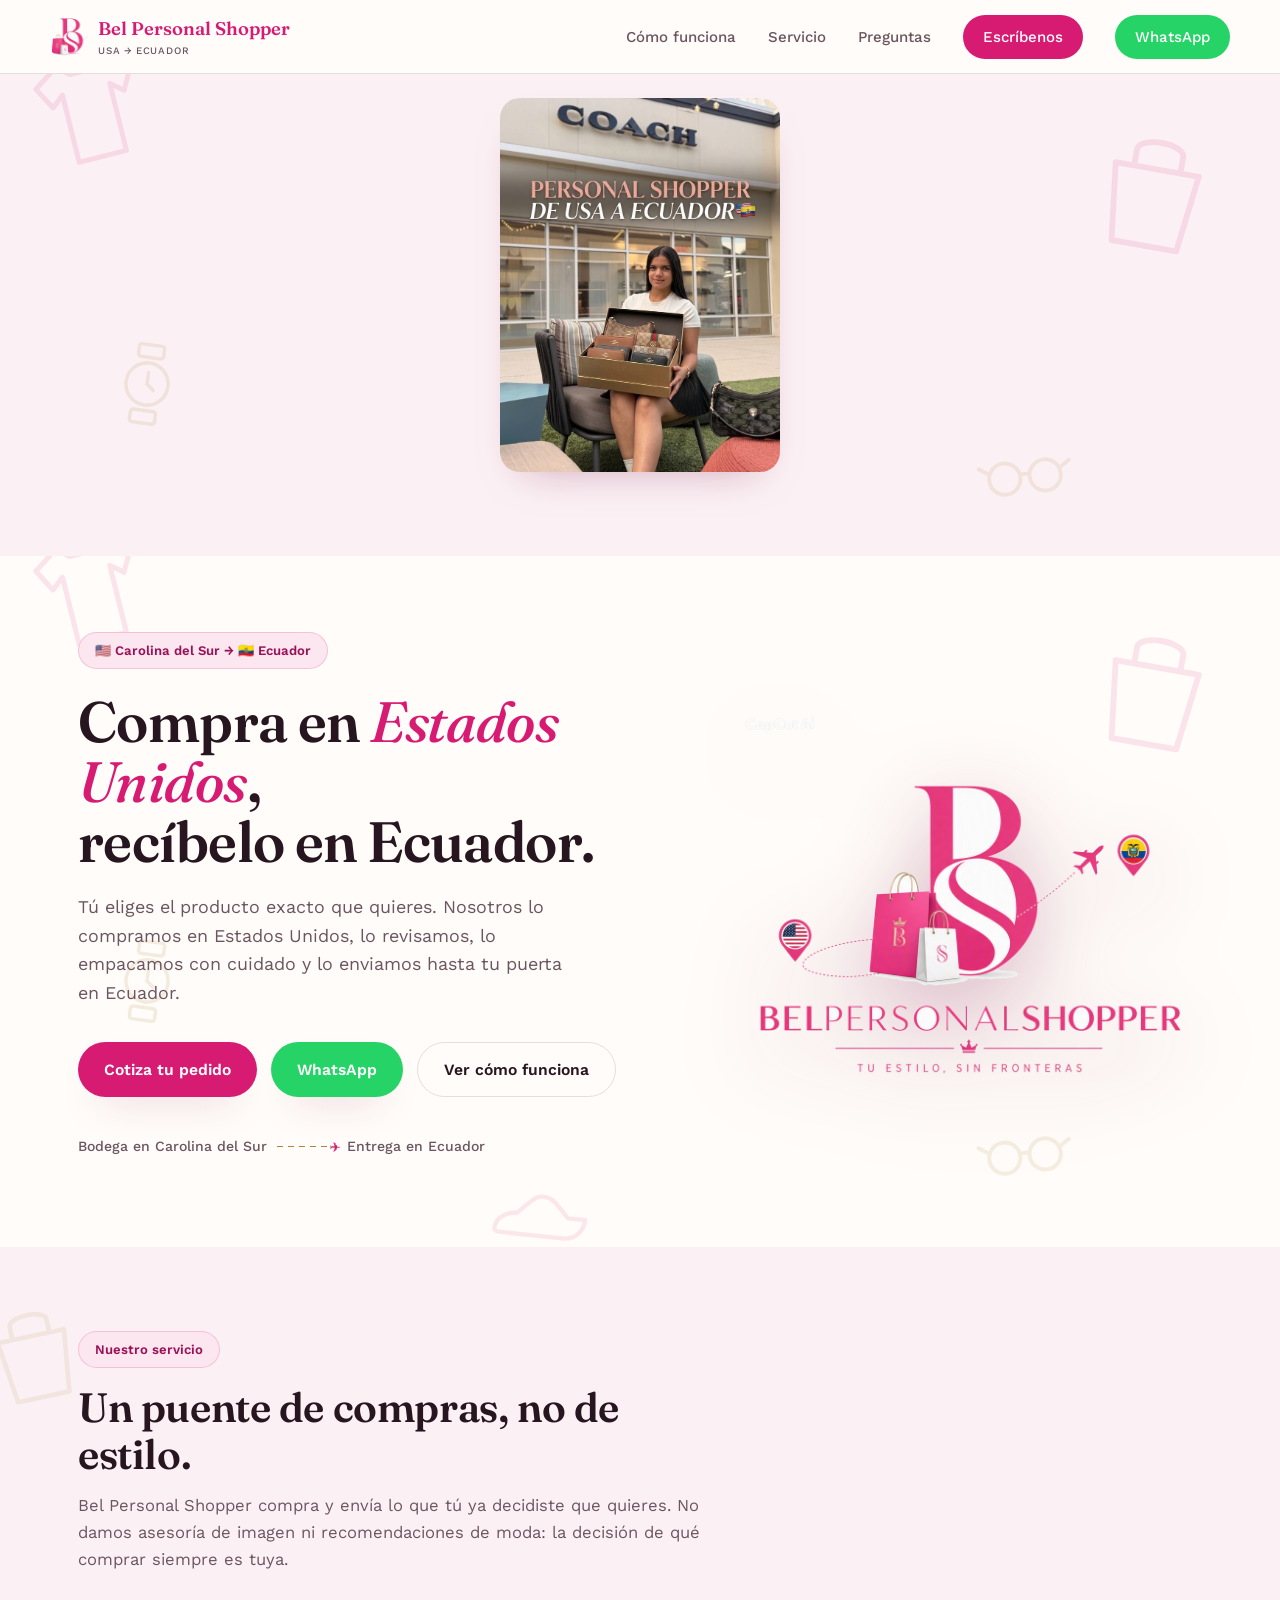
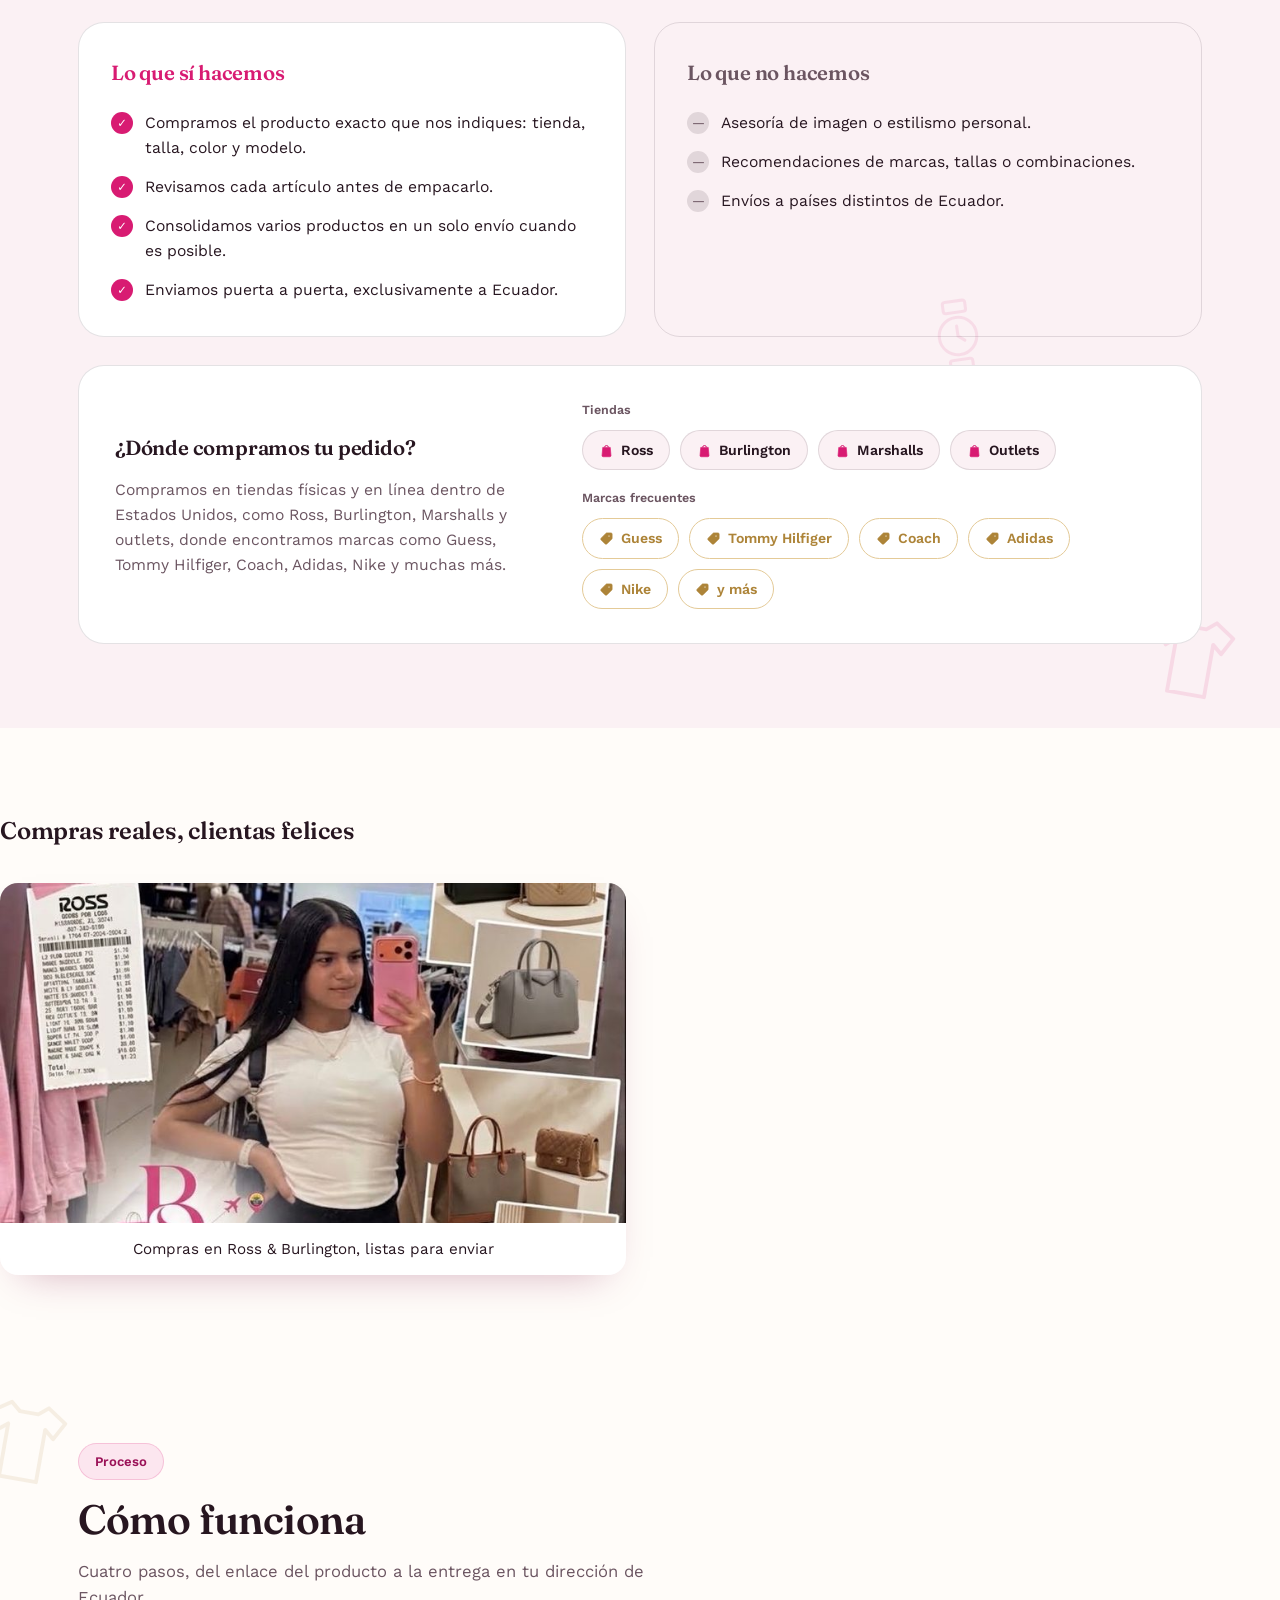
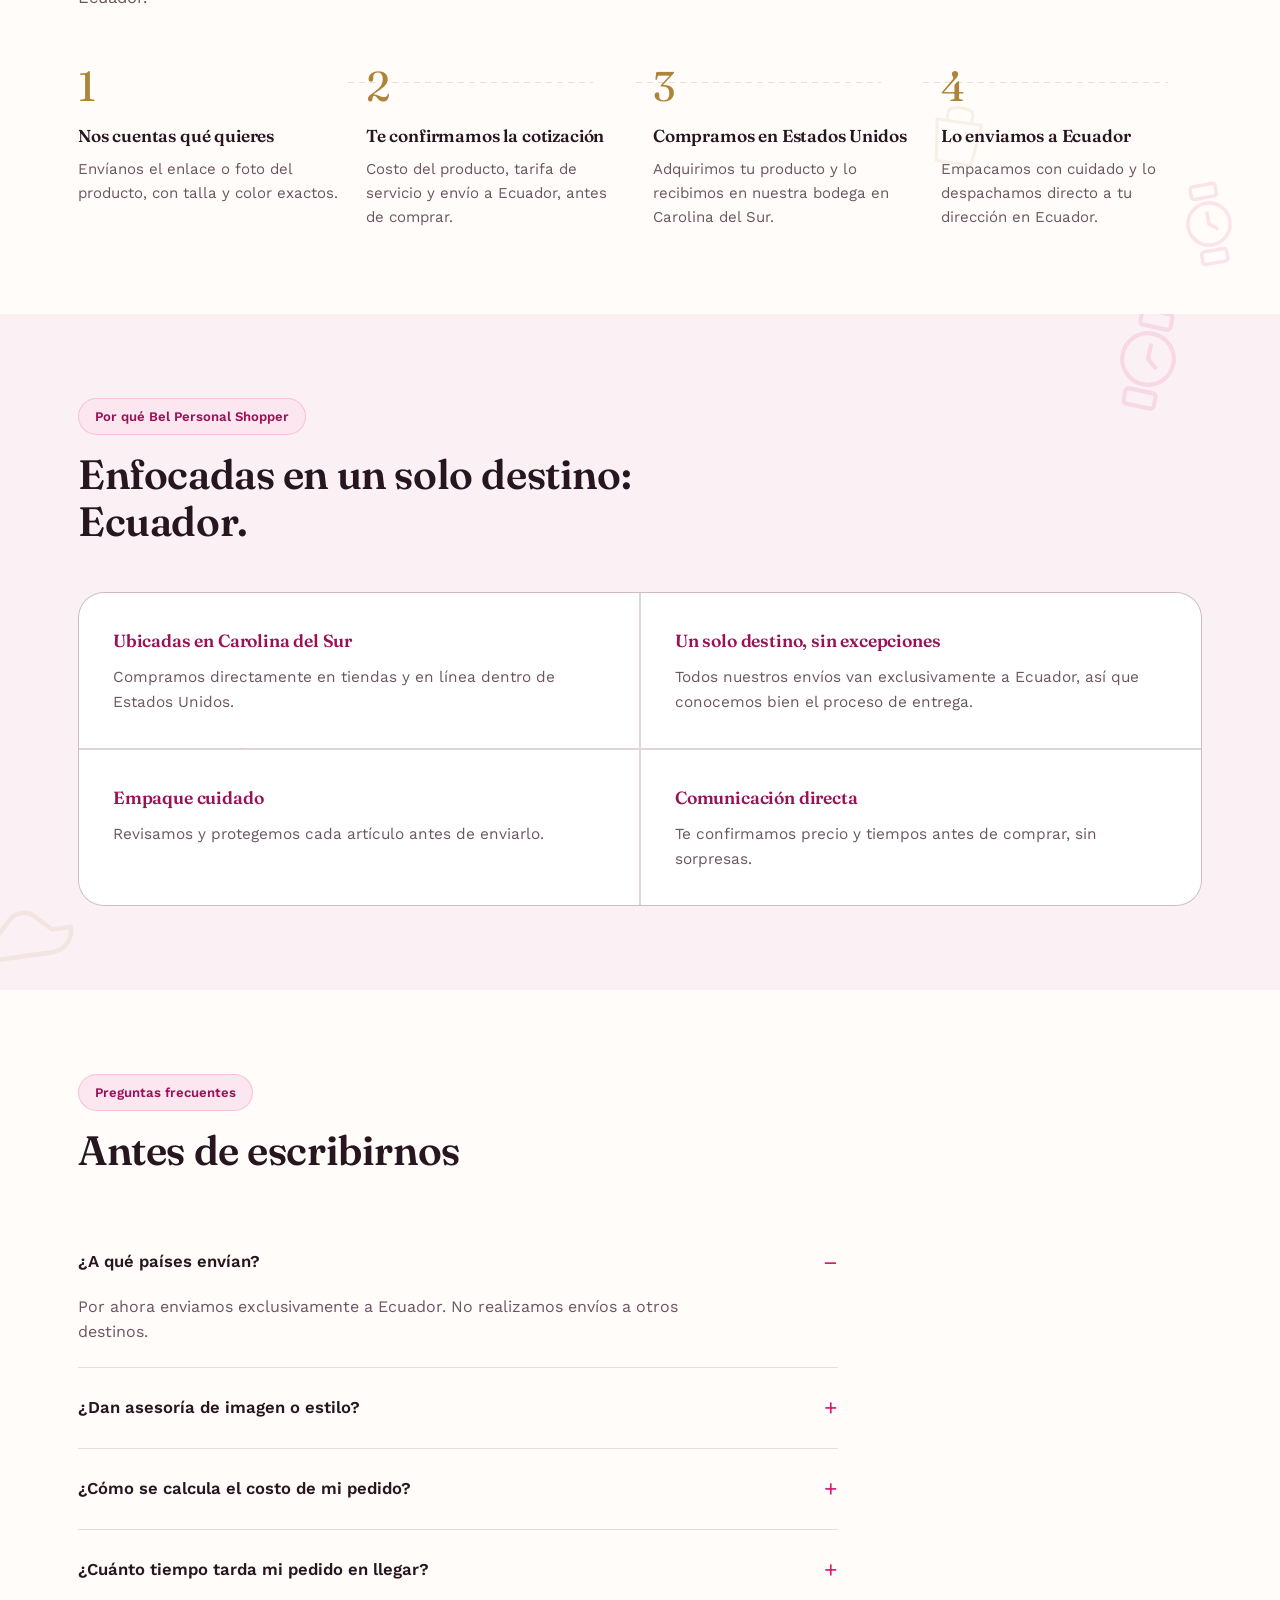
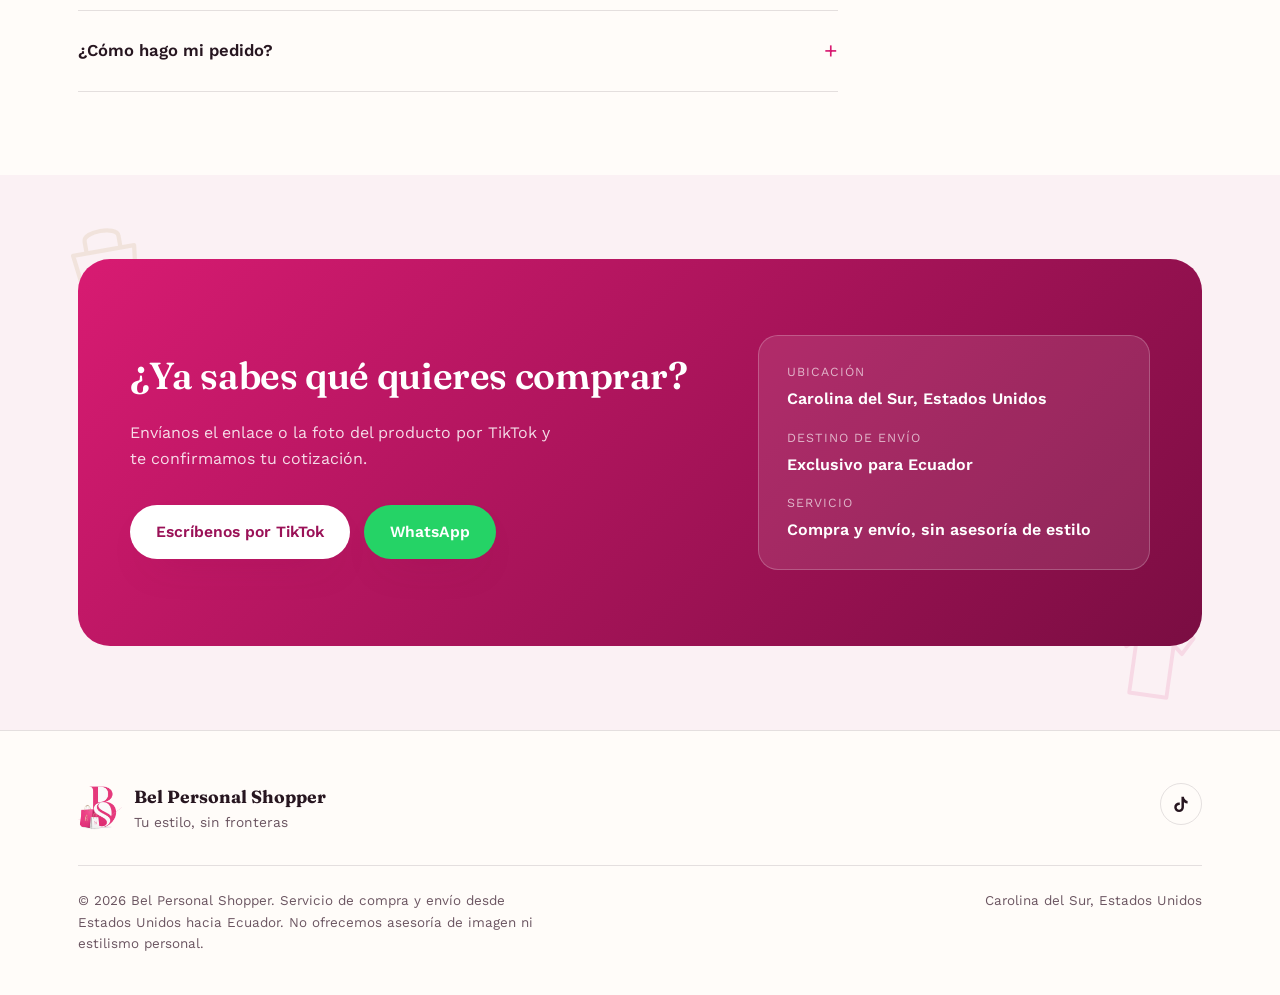
==== index.html @ ff5ecfad "Add files via upload" ====
<!DOCTYPE html>
<html lang="es">
<head>
<meta charset="UTF-8">
<meta name="viewport" content="width=device-width, initial-scale=1.0">
<title>Bel Personal Shopper — Compra en USA, recibe en Ecuador</title>
<link rel="preconnect" href="https://fonts.googleapis.com">
<link rel="preconnect" href="https://fonts.gstatic.com" crossorigin>
<link href="https://fonts.googleapis.com/css2?family=Fraunces:ital,opsz,wght@0,9..144,400;0,9..144,500;0,9..144,600;0,9..144,700;1,9..144,500&family=Work+Sans:wght@400;500;600;700&display=swap" rel="stylesheet">
<style>
  :root{
    --cream:#FFFCF9;
    --cream-dim:#FBF1F4;
    --pink-900:#7A0D42;
    --pink-800:#9A1157;
    --pink-700:#D81B72;
    --pink-600:#E63C8C;
    --pink-400:#F17FAE;
    --pink-100:#FCE6EF;
    --gold-600:#AD8438;
    --gold-300:#E4CA97;
    --ink:#271620;
    --ink-soft:#6B5561;
    --line: rgba(39,22,32,0.12);
    --card-bg:#FFFFFF;
    --shadow: 0 18px 40px -22px rgba(122,13,66,0.35);
    --radius-lg: 26px;
    --radius-md: 16px;
    --max: 1180px;
  }

  :root:not([data-theme="light"]) {
    @media (prefers-color-scheme: dark){
      --cream:#1C1116;
      --cream-dim:#241419;
      --ink:#F6E9EF;
      --ink-soft:#D2B9C6;
      --card-bg:#2A1720;
      --line: rgba(246,233,239,0.14);
      --pink-100:#3A1826;
      --shadow: 0 18px 40px -18px rgba(0,0,0,0.6);
    }
  }
  :root[data-theme="dark"]{
    --cream:#1C1116;
    --cream-dim:#241419;
    --ink:#F6E9EF;
    --ink-soft:#D2B9C6;
    --card-bg:#2A1720;
    --line: rgba(246,233,239,0.14);
    --pink-100:#3A1826;
    --shadow: 0 18px 40px -18px rgba(0,0,0,0.6);
  }

  *{ box-sizing:border-box; }
  html{ scroll-behavior:smooth; }
  body{
    margin:0;
    background:var(--cream);
    color:var(--ink);
    font-family:"Work Sans", ui-sans-serif, system-ui, -apple-system, sans-serif;
    font-size:16px;
    line-height:1.6;
    -webkit-font-smoothing:antialiased;
  }
  img{ max-width:100%; display:block; }
  a{ color:inherit; }

  h1,h2,h3,.display{
    font-family:"Fraunces", Georgia, "Times New Roman", serif;
    font-weight:600;
    letter-spacing:-0.01em;
    margin:0;
    color:var(--ink);
  }

  .wrap{
    max-width:var(--max);
    margin:0 auto;
    padding:0 28px;
  }

  /* ---------- Header ---------- */
  header{
    position:sticky; top:0; z-index:50;
    background:color-mix(in srgb, var(--cream) 88%, transparent);
    backdrop-filter: blur(10px);
    border-bottom:1px solid var(--line);
  }
  .nav{
    display:flex; align-items:center; justify-content:space-between;
    padding:14px 0;
  }
  .brand{
    display:flex; align-items:center; gap:10px;
    font-family:"Fraunces", serif; font-weight:600; font-size:1.15rem;
    color:var(--pink-700);
    text-decoration:none;
  }
  .brand img{ width:38px; height:38px; border-radius:10px; object-fit:cover; }
  .brand small{
    display:block; font-family:"Work Sans",sans-serif; font-weight:500;
    font-size:0.62rem; letter-spacing:0.08em; color:var(--ink-soft);
  }
  nav.links{ display:flex; align-items:center; gap:32px; }
  nav.links a{
    text-decoration:none; font-size:0.94rem; font-weight:500; color:var(--ink-soft);
    position:relative;
  }
  nav.links a:hover{ color:var(--pink-700); }
  .nav-cta{
    background:var(--pink-700); color:#fff !important; padding:10px 20px;
    border-radius:999px; font-weight:600; font-size:0.9rem;
    text-decoration:none; box-shadow: var(--shadow);
    transition: transform .18s ease, background .18s ease;
    white-space:nowrap;
  }
  .nav-cta:hover{ background:var(--pink-800); transform:translateY(-1px); }
  .nav-cta-whatsapp{
    background:#25D366; color:#fff !important; padding:10px 20px;
    border-radius:999px; font-weight:600; font-size:0.9rem;
    text-decoration:none; box-shadow: var(--shadow);
    transition: transform .18s ease, background .18s ease;
    white-space:nowrap; display:inline-flex; align-items:center; gap:6px;
  }
  .nav-cta-whatsapp:hover{ background:#1DA851; transform:translateY(-1px); }
  .btn-whatsapp{ background:#25D366; color:#fff; box-shadow:var(--shadow); }
  .btn-whatsapp:hover{ background:#1DA851; transform:translateY(-2px); }

  #menu-toggle{ display:none; }
  .burger{ display:none; cursor:pointer; }
  .burger span{ display:block; width:24px; height:2px; background:var(--ink); margin:5px 0; }

  /* ---------- Hero ---------- */
  .hero{
    padding:76px 0 90px;
    position:relative;
    overflow:hidden;
  }
  .hero .wrap{
    display:grid;
    grid-template-columns: 1.05fr 0.85fr;
    gap:56px;
    align-items:center;
  }
  .kicker{
    display:inline-flex; align-items:center; gap:8px;
    background:var(--pink-100); color:var(--pink-800);
    padding:7px 16px; border-radius:999px;
    font-size:0.82rem; font-weight:600; margin-bottom:22px;
    border:1px solid rgba(216,27,114,0.18);
  }
  .hero h1{
    font-size:clamp(2.35rem, 4.6vw, 3.55rem);
    line-height:1.06;
  }
  .hero h1 em{
    font-style:italic; color:var(--pink-700); font-weight:500;
  }
  .hero p.lead{
    margin-top:22px; font-size:1.12rem; color:var(--ink-soft); max-width:46ch;
  }
  .cta-row{ display:flex; gap:14px; margin-top:34px; flex-wrap:wrap; }
  .btn{
    display:inline-flex; align-items:center; gap:8px;
    padding:14px 26px; border-radius:999px; font-weight:600;
    text-decoration:none; font-size:0.98rem;
    transition: transform .18s ease, box-shadow .18s ease, background .18s ease;
  }
  .btn-primary{ background:var(--pink-700); color:#fff; box-shadow:var(--shadow); }
  .btn-primary:hover{ background:var(--pink-800); transform:translateY(-2px); }
  .btn-ghost{ background:transparent; color:var(--ink); border:1.5px solid var(--line); }
  .btn-ghost:hover{ border-color:var(--pink-700); color:var(--pink-700); }

  .route-line{
    margin-top:38px; display:flex; align-items:center; gap:10px;
    font-size:0.88rem; color:var(--ink-soft); font-weight:500;
  }
  .route-line .dash{
    flex:0 0 60px; height:1px; background:repeating-linear-gradient(90deg, var(--gold-600) 0 6px, transparent 6px 11px);
    position:relative;
  }
  .route-line .dash::after{
    content:"✈"; position:absolute; right:-4px; top:-9px; font-size:0.85rem; color:var(--pink-700);
  }

  .hero-art{
    position:relative;
    display:flex; justify-content:center;
  }
  .hero-art img{
    width:100%; max-width:440px;
    filter: drop-shadow(0 26px 44px rgba(122,13,66,0.28));
  }

  /* ---------- Sections generic ---------- */
  section{ padding:84px 0; position:relative; overflow:hidden; }
  section > .wrap{ position:relative; z-index:1; }

  /* ---------- Decorative background icons ---------- */
  .bg-deco{ position:absolute; inset:0; z-index:0; pointer-events:none; overflow:hidden; }
  .bg-deco svg{ position:absolute; fill:none; }
  .bg-deco .ic-pink{ stroke:var(--pink-700); }
  .bg-deco .ic-gold{ stroke:var(--gold-600); }
  .section-head{ max-width:640px; margin-bottom:48px; }
  .section-head .kicker{ margin-bottom:16px; }
  .section-head h2{ font-size:clamp(1.9rem, 3.2vw, 2.6rem); line-height:1.14; }
  .section-head p{ margin-top:16px; color:var(--ink-soft); font-size:1.04rem; }

  .alt-bg{ background:var(--cream-dim); }

  /* ---------- Incluye / No incluye ---------- */
  .scope-grid{
    display:grid; grid-template-columns:1fr 1fr; gap:28px;
  }
  .scope-card{
    background:var(--card-bg); border:1px solid var(--line);
    border-radius:var(--radius-lg); padding:34px 32px;
  }
  .scope-card h3{ font-size:1.28rem; margin-bottom:20px; display:flex; align-items:center; gap:10px; }
  .scope-card.yes h3{ color:var(--pink-700); }
  .scope-card.no h3{ color:var(--ink-soft); }
  .scope-card ul{ list-style:none; margin:0; padding:0; display:flex; flex-direction:column; gap:14px; }
  .scope-card li{ display:flex; gap:12px; align-items:flex-start; font-size:0.98rem; }
  .scope-card.yes li::before{
    content:"✓"; flex:0 0 auto; width:22px; height:22px; border-radius:50%;
    background:var(--pink-700); color:#fff; font-size:0.72rem;
    display:flex; align-items:center; justify-content:center; margin-top:2px;
  }
  .scope-card.no li::before{
    content:"—"; flex:0 0 auto; width:22px; height:22px; border-radius:50%;
    background:var(--line); color:var(--ink-soft); font-size:0.8rem;
    display:flex; align-items:center; justify-content:center; margin-top:2px;
  }
  .scope-card.no{ background:transparent; }

  .stores-panel{
    margin-top:28px;
    background:var(--card-bg); border:1px solid var(--line);
    border-radius:var(--radius-lg); padding:34px 36px;
    display:grid; grid-template-columns:0.85fr 1.15fr; gap:36px; align-items:center;
  }
  .stores-copy h3{ font-size:1.28rem; margin-bottom:12px; }
  .stores-copy p{ margin:0; color:var(--ink-soft); font-size:0.98rem; }
  .chip-label{
    display:block; font-size:0.78rem; font-weight:600; color:var(--ink-soft);
    margin-bottom:10px;
  }
  .chip-group .chip-label:not(:first-child){ margin-top:18px; }
  .chip-row{ display:flex; flex-wrap:wrap; gap:10px; }
  .chip{
    display:inline-flex; align-items:center; gap:7px;
    padding:8px 16px; border-radius:999px; font-size:0.88rem; font-weight:600;
    background:var(--cream-dim); border:1px solid var(--line); color:var(--ink);
  }
  .chip-icon{ width:15px; height:15px; flex:0 0 auto; fill:var(--pink-700); stroke:var(--pink-700); }
  .chip-gold .chip-icon{ fill:var(--gold-600); stroke:var(--gold-600); }
  .chip-gold{
    background:transparent; border-color:var(--gold-300); color:var(--gold-600);
  }
  @media (max-width:800px){
    .stores-panel{ grid-template-columns:1fr; }
  }

  /* ---------- Steps ---------- */
  .steps{
    display:grid; grid-template-columns:repeat(4,1fr); gap:26px; counter-reset:step;
  }
  .step{ position:relative; padding-top:6px; }
  .step .num{
    font-family:"Fraunces",serif; font-size:2.6rem; color:var(--gold-600);
    line-height:1; margin-bottom:14px; display:block;
  }
  .step h3{ font-size:1.08rem; margin-bottom:8px; }
  .step p{ color:var(--ink-soft); font-size:0.94rem; margin:0; }
  .step:not(:last-child)::after{
    content:""; position:absolute; top:22px; left:calc(100% + 8px); width:calc(100% - 16px);
    height:1px; background:repeating-linear-gradient(90deg, var(--line) 0 6px, transparent 6px 11px);
    display:none;
  }
  @media (min-width:900px){ .step:not(:last-child)::after{ display:block; } }

  /* ---------- Why us ---------- */
  .why-grid{
    display:grid; grid-template-columns:repeat(2,1fr); gap:2px;
    background:var(--line); border:1px solid var(--line); border-radius:var(--radius-lg); overflow:hidden;
  }
  .why-item{ background:var(--card-bg); padding:34px; }
  .why-item h3{ font-size:1.1rem; margin-bottom:10px; color:var(--pink-800); }
  .why-item p{ margin:0; color:var(--ink-soft); font-size:0.96rem; }

  /* ---------- FAQ ---------- */
  .faq{ max-width:760px; }
  details{
    border-bottom:1px solid var(--line); padding:22px 0;
  }
  details summary{
    cursor:pointer; font-weight:600; font-size:1.04rem;
    list-style:none; display:flex; justify-content:space-between; align-items:center; gap:20px;
  }
  details summary::-webkit-details-marker{ display:none; }
  details summary::after{
    content:"+"; font-size:1.4rem; color:var(--pink-700); font-weight:400; flex:0 0 auto;
    transition: transform .2s ease;
  }
  details[open] summary::after{ content:"–"; }
  details p{ margin:14px 0 0; color:var(--ink-soft); max-width:64ch; }

  /* ---------- Contact ---------- */
  .contact-panel{
    background: linear-gradient(135deg, var(--pink-700), var(--pink-900));
    border-radius:32px; padding:60px 52px; color:#fff;
    display:grid; grid-template-columns:1.2fr 0.8fr; gap:40px; align-items:center;
  }
  .contact-panel h2{ color:#fff; font-size:clamp(1.8rem,3vw,2.35rem); }
  .contact-panel p{ color:rgba(255,255,255,0.85); margin-top:14px; max-width:44ch; }
  .contact-panel .btn-primary{ background:#fff; color:var(--pink-800); }
  .contact-panel .btn-primary:hover{ background:var(--pink-100); }
  .contact-side{
    background:rgba(255,255,255,0.1); border:1px solid rgba(255,255,255,0.22);
    border-radius:20px; padding:26px 28px;
  }
  .contact-side dt{ font-size:0.78rem; text-transform:uppercase; letter-spacing:0.08em; color:rgba(255,255,255,0.65); margin-top:16px; }
  .contact-side dt:first-child{ margin-top:0; }
  .contact-side dd{ margin:4px 0 0; font-weight:600; }

  /* ---------- Footer ---------- */
  footer{ padding:52px 0 40px; border-top:1px solid var(--line); }
  .footer-top{
    display:flex; justify-content:space-between; align-items:flex-start; flex-wrap:wrap; gap:28px;
    padding-bottom:32px; border-bottom:1px solid var(--line);
  }
  .footer-brand{ display:flex; align-items:center; gap:12px; }
  .footer-brand img{ width:44px; height:44px; border-radius:12px; object-fit:cover; }
  .footer-brand strong{ font-family:"Fraunces",serif; font-size:1.1rem; }
  .footer-brand span{ display:block; color:var(--ink-soft); font-size:0.86rem; }
  .social-row{ display:flex; gap:12px; }
  .social-row a{
    width:42px; height:42px; border-radius:50%; border:1px solid var(--line);
    display:flex; align-items:center; justify-content:center; text-decoration:none;
    transition: background .18s ease, border-color .18s ease;
  }
  .social-row a:hover{ background:var(--pink-700); border-color:var(--pink-700); }
  .social-row a:hover svg{ fill:#fff; }
  .social-row svg{ width:19px; height:19px; fill:var(--ink); transition: fill .18s ease; }
  .footer-bottom{
    display:flex; justify-content:space-between; gap:20px; flex-wrap:wrap;
    padding-top:24px; font-size:0.84rem; color:var(--ink-soft);
  }
  .footer-bottom p{ margin:0; max-width:60ch; }

  /* ---------- Responsive ---------- */
  @media (max-width: 900px){
    nav.links{
      position:absolute; top:100%; left:0; right:0;
      flex-direction:column; align-items:flex-start; gap:0;
      background:var(--cream); border-bottom:1px solid var(--line);
      max-height:0; overflow:hidden; transition:max-height .25s ease;
      padding:0 28px;
    }
    #menu-toggle:checked ~ nav.links{ max-height:320px; padding:14px 28px 22px; }
    nav.links a{ padding:12px 0; width:100%; }
    .burger{ display:block; }
    .hero .wrap{ grid-template-columns:1fr; }
    .hero-art{ order:-1; margin-bottom:8px; }
    .hero-art img{ max-width:280px; }
    .scope-grid{ grid-template-columns:1fr; }
    .steps{ grid-template-columns:1fr 1fr; }
    .why-grid{ grid-template-columns:1fr; }
    .contact-panel{ grid-template-columns:1fr; padding:40px 26px; }
  }
  @media (max-width:560px){
    .steps{ grid-template-columns:1fr; }
    .cta-row{ flex-direction:column; align-items:stretch; }
    .cta-row .btn{ justify-content:center; }
  }

  :focus-visible{ outline:2px solid var(--pink-700); outline-offset:3px; }

  /* ---------- Scroll dynamics ---------- */
  #scroll-progress{
    position:fixed; top:0; left:0; height:3px; width:0%;
    background:linear-gradient(90deg, var(--gold-600), var(--pink-700));
    z-index:200; transition: width .12s linear;
  }
  header.scrolled{ box-shadow: 0 10px 30px -20px rgba(122,13,66,0.45); }

  .reveal, .reveal-immediate{
    opacity:0;
    transform:translateY(26px);
    transition: opacity .7s cubic-bezier(.16,.84,.44,1), transform .7s cubic-bezier(.16,.84,.44,1);
    transition-delay: calc(var(--d, 0) * 100ms);
    will-change: opacity, transform;
  }
  .reveal.in-view, .reveal-immediate.in-view{
    opacity:1;
    transform:none;
  }
  .hero-art.reveal-immediate{ transform: translateY(18px) scale(.96); }
  .hero-art.reveal-immediate.in-view{ transform:none; }

  #hero-img{ transition: transform .1s linear; }

  @media (prefers-reduced-motion: reduce){
    html{ scroll-behavior:auto; }
    *{ transition:none !important; }
    .reveal, .reveal-immediate{ opacity:1; transform:none; }
    #scroll-progress{ display:none; }
  }

  .proof-grid{
    display:grid; grid-template-columns:1fr 1fr; gap:28px; margin-top:32px;
  }
  .proof-card{
    background:var(--card-bg); border-radius:18px; overflow:hidden;
    box-shadow:var(--shadow); margin:0;
  }
  .proof-card img{
    width:100%; height:340px; object-fit:cover; display:block;
  }
  .proof-card figcaption{
    padding:14px 18px; font-size:0.95rem; color:var(--ink); text-align:center;
    font-family:'Work Sans', sans-serif;
  }
  @media (max-width:700px){
    .proof-grid{ grid-template-columns:1fr; }
  }

</style>
</head>
<body>
<div id="scroll-progress"></div>

<header>
  <div class="wrap nav">
    <a class="brand" href="#top">
      <img src="[data-uri]" alt="Bel Personal Shopper">
      <span>Bel Personal Shopper<small>USA &rarr; ECUADOR</small></span>
    </a>
    <input type="checkbox" id="menu-toggle">
    <label class="burger" for="menu-toggle" aria-label="Abrir menú">
      <span></span><span></span><span></span>
    </label>
    <nav class="links">
      <a href="#como-funciona">Cómo funciona</a>
      <a href="#servicio">Servicio</a>
      <a href="#preguntas">Preguntas</a>
      <a class="nav-cta" href="https://www.tiktok.com/@bell28.1?is_from_webapp=1&sender_device=pc" target="_blank" rel="noopener">Escríbenos</a>
      <a class="nav-cta-whatsapp" href="https://wa.me/message/KY6PGCOTTDJLI1" target="_blank" rel="noopener">WhatsApp</a>
    </nav>
  </div>
</header>

<main id="top">

  <section id="primera-impresion" class="section alt-bg" style="padding-top:24px;">
    <div class="bg-deco" aria-hidden="true"><svg class="ic-pink" viewBox="0 0 64 64" style="width:130px;height:130px;top:-30px;left:2%;transform:rotate(-14deg);opacity:0.105;"><path d="M20 8 L8 16 L14 27 L20 22 V56 H44 V22 L50 27 L56 16 L44 8 L38 13 H26 Z" stroke-width="2.5" stroke-linejoin="round"/></svg><svg class="ic-gold" viewBox="0 0 64 64" style="width:90px;height:90px;top:55%;left:8%;transform:rotate(8deg);opacity:0.135;"><rect x="23" y="4" width="18" height="9" rx="2" stroke-width="2.5"/><rect x="23" y="51" width="18" height="9" rx="2" stroke-width="2.5"/><circle cx="32" cy="32" r="15" stroke-width="2.5"/><path d="M32 24 V32 L37 36" stroke-width="2.5" stroke-linecap="round"/></svg><svg class="ic-pink" viewBox="0 0 64 64" style="width:150px;height:150px;top:8%;right:4%;transform:rotate(10deg);opacity:0.105;"><path d="M14 24 H50 L46 57 H18 Z" stroke-width="2.5" stroke-linejoin="round"/><path d="M22 24 V17 C22 11 42 11 42 17 V24" stroke-width="2.5"/></svg><svg class="ic-gold" viewBox="0 0 64 64" style="width:100px;height:100px;right:16%;bottom:6%;transform:rotate(-6deg);opacity:0.12;"><circle cx="19" cy="32" r="10" stroke-width="2.5"/><circle cx="45" cy="32" r="10" stroke-width="2.5"/><path d="M29 30 H35" stroke-width="2.5"/><path d="M9 28 L3 24 M55 28 L61 24" stroke-width="2.5" stroke-linecap="round"/></svg></div>
    <div class="container" style="text-align:center;">
      <img src="[data-uri]" alt="Compra Coach - Bel Personal Shopper" loading="eager"
           style="width:60%;max-width:280px;border-radius:20px;box-shadow:var(--shadow);margin:0 auto;display:block;" />
    </div>
  </section>

  <section class="hero">
    <div class="bg-deco" aria-hidden="true"><svg class="ic-pink" viewBox="0 0 64 64" style="width:130px;height:130px;top:-30px;left:2%;transform:rotate(-14deg);opacity:0.105;"><path d="M20 8 L8 16 L14 27 L20 22 V56 H44 V22 L50 27 L56 16 L44 8 L38 13 H26 Z" stroke-width="2.5" stroke-linejoin="round"/></svg><svg class="ic-gold" viewBox="0 0 64 64" style="width:90px;height:90px;top:55%;left:8%;transform:rotate(8deg);opacity:0.135;"><rect x="23" y="4" width="18" height="9" rx="2" stroke-width="2.5"/><rect x="23" y="51" width="18" height="9" rx="2" stroke-width="2.5"/><circle cx="32" cy="32" r="15" stroke-width="2.5"/><path d="M32 24 V32 L37 36" stroke-width="2.5" stroke-linecap="round"/></svg><svg class="ic-pink" viewBox="0 0 64 64" style="width:150px;height:150px;top:8%;right:4%;transform:rotate(10deg);opacity:0.105;"><path d="M14 24 H50 L46 57 H18 Z" stroke-width="2.5" stroke-linejoin="round"/><path d="M22 24 V17 C22 11 42 11 42 17 V24" stroke-width="2.5"/></svg><svg class="ic-gold" viewBox="0 0 64 64" style="width:100px;height:100px;right:16%;bottom:6%;transform:rotate(-6deg);opacity:0.12;"><circle cx="19" cy="32" r="10" stroke-width="2.5"/><circle cx="45" cy="32" r="10" stroke-width="2.5"/><path d="M29 30 H35" stroke-width="2.5"/><path d="M9 28 L3 24 M55 28 L61 24" stroke-width="2.5" stroke-linecap="round"/></svg><svg class="ic-pink" viewBox="0 0 64 64" style="width:110px;height:110px;left:38%;bottom:-20px;transform:rotate(6deg);opacity:0.09;"><path d="M6 44 C6 38 12 34 18 34 L26 26 C30 22 36 22 40 26 L48 34 H58 C58 40 54 46 46 46 H10 C7 46 6 45 6 44 Z" stroke-width="2.5" stroke-linejoin="round"/></svg></div>
    <div class="wrap">
      <div>
        <span class="kicker reveal-immediate" style="--d:0">🇺🇸 Carolina del Sur → 🇪🇨 Ecuador</span>
        <h1 class="reveal-immediate" style="--d:1">Compra en <em>Estados Unidos</em>,<br>recíbelo en Ecuador.</h1>
        <p class="lead reveal-immediate" style="--d:2">Tú eliges el producto exacto que quieres. Nosotros lo compramos en Estados Unidos, lo revisamos, lo empacamos con cuidado y lo enviamos hasta tu puerta en Ecuador.</p>
        <div class="cta-row reveal-immediate" style="--d:3">
          <a class="btn btn-primary" href="https://www.tiktok.com/@bell28.1?is_from_webapp=1&sender_device=pc" target="_blank" rel="noopener">Cotiza tu pedido</a>
          <a class="btn btn-whatsapp" href="https://wa.me/message/KY6PGCOTTDJLI1" target="_blank" rel="noopener">WhatsApp</a>
          <a class="btn btn-ghost" href="#como-funciona">Ver cómo funciona</a>
        </div>
        <div class="route-line reveal-immediate" style="--d:4">
          <span>Bodega en Carolina del Sur</span>
          <span class="dash"></span>
          <span>Entrega en Ecuador</span>
        </div>
      </div>
      <div class="hero-art reveal-immediate" style="--d:1" id="hero-art">
        <img id="hero-img" src="[data-uri]" alt="Logo Bel Personal Shopper: compras de Estados Unidos a Ecuador">
      </div>
    </div>
  </section>

  <section id="servicio" class="alt-bg">
    <div class="bg-deco" aria-hidden="true"><svg class="ic-gold" viewBox="0 0 64 64" style="width:120px;height:120px;top:4%;left:-2%;transform:rotate(-12deg);opacity:0.105;"><path d="M14 24 H50 L46 57 H18 Z" stroke-width="2.5" stroke-linejoin="round"/><path d="M22 24 V17 C22 11 42 11 42 17 V24" stroke-width="2.5"/></svg><svg class="ic-pink" viewBox="0 0 64 64" style="width:100px;height:100px;right:3%;bottom:2%;transform:rotate(10deg);opacity:0.105;"><path d="M20 8 L8 16 L14 27 L20 22 V56 H44 V22 L50 27 L56 16 L44 8 L38 13 H26 Z" stroke-width="2.5" stroke-linejoin="round"/></svg><svg class="ic-pink" viewBox="0 0 64 64" style="width:80px;height:80px;top:60%;right:22%;transform:rotate(-8deg);opacity:0.09;"><rect x="23" y="4" width="18" height="9" rx="2" stroke-width="2.5"/><rect x="23" y="51" width="18" height="9" rx="2" stroke-width="2.5"/><circle cx="32" cy="32" r="15" stroke-width="2.5"/><path d="M32 24 V32 L37 36" stroke-width="2.5" stroke-linecap="round"/></svg></div>
    <div class="wrap">
      <div class="section-head reveal">
        <span class="kicker">Nuestro servicio</span>
        <h2>Un puente de compras, no de estilo.</h2>
        <p>Bel Personal Shopper compra y envía lo que tú ya decidiste que quieres. No damos asesoría de imagen ni recomendaciones de moda: la decisión de qué comprar siempre es tuya.</p>
      </div>
      <div class="scope-grid">
        <div class="scope-card yes reveal" style="--d:0">
          <h3>Lo que sí hacemos</h3>
          <ul>
            <li>Compramos el producto exacto que nos indiques: tienda, talla, color y modelo.</li>
            <li>Revisamos cada artículo antes de empacarlo.</li>
            <li>Consolidamos varios productos en un solo envío cuando es posible.</li>
            <li>Enviamos puerta a puerta, exclusivamente a Ecuador.</li>
          </ul>
        </div>
        <div class="scope-card no reveal" style="--d:1">
          <h3>Lo que no hacemos</h3>
          <ul>
            <li>Asesoría de imagen o estilismo personal.</li>
            <li>Recomendaciones de marcas, tallas o combinaciones.</li>
            <li>Envíos a países distintos de Ecuador.</li>
          </ul>
        </div>
      </div>

      <div class="stores-panel reveal">
        <div class="stores-copy">
          <h3>¿Dónde compramos tu pedido?</h3>
          <p>Compramos en tiendas físicas y en línea dentro de Estados Unidos, como Ross, Burlington, Marshalls y outlets, donde encontramos marcas como Guess, Tommy Hilfiger, Coach, Adidas, Nike y muchas más.</p>
        </div>
        <div class="chip-group">
          <span class="chip-label">Tiendas</span>
          <div class="chip-row">
            <span class="chip"><svg class="chip-icon" viewBox="0 0 24 24"><path d="M6 7h12l1.2 13.2A2 2 0 0 1 17.2 22H6.8a2 2 0 0 1-2-1.8L6 7Z"/><path d="M9 7a3 3 0 0 1 6 0" fill="none" stroke-width="1.6"/></svg>Ross</span>
            <span class="chip"><svg class="chip-icon" viewBox="0 0 24 24"><path d="M6 7h12l1.2 13.2A2 2 0 0 1 17.2 22H6.8a2 2 0 0 1-2-1.8L6 7Z"/><path d="M9 7a3 3 0 0 1 6 0" fill="none" stroke-width="1.6"/></svg>Burlington</span>
            <span class="chip"><svg class="chip-icon" viewBox="0 0 24 24"><path d="M6 7h12l1.2 13.2A2 2 0 0 1 17.2 22H6.8a2 2 0 0 1-2-1.8L6 7Z"/><path d="M9 7a3 3 0 0 1 6 0" fill="none" stroke-width="1.6"/></svg>Marshalls</span>
            <span class="chip"><svg class="chip-icon" viewBox="0 0 24 24"><path d="M6 7h12l1.2 13.2A2 2 0 0 1 17.2 22H6.8a2 2 0 0 1-2-1.8L6 7Z"/><path d="M9 7a3 3 0 0 1 6 0" fill="none" stroke-width="1.6"/></svg>Outlets</span>
          </div>
          <span class="chip-label">Marcas frecuentes</span>
          <div class="chip-row">
            <span class="chip chip-gold"><svg class="chip-icon" viewBox="0 0 24 24"><path d="M20.6 12.6 12.6 20.6a2 2 0 0 1-2.8 0l-6.4-6.4a2 2 0 0 1 0-2.8l8-8A2 2 0 0 1 12.8 3H19a2 2 0 0 1 2 2v6.2a2 2 0 0 1-.4 1.4Z"/><circle cx="16" cy="8" r="1.4" fill="var(--card-bg)"/></svg>Guess</span>
            <span class="chip chip-gold"><svg class="chip-icon" viewBox="0 0 24 24"><path d="M20.6 12.6 12.6 20.6a2 2 0 0 1-2.8 0l-6.4-6.4a2 2 0 0 1 0-2.8l8-8A2 2 0 0 1 12.8 3H19a2 2 0 0 1 2 2v6.2a2 2 0 0 1-.4 1.4Z"/><circle cx="16" cy="8" r="1.4" fill="var(--card-bg)"/></svg>Tommy Hilfiger</span>
            <span class="chip chip-gold"><svg class="chip-icon" viewBox="0 0 24 24"><path d="M20.6 12.6 12.6 20.6a2 2 0 0 1-2.8 0l-6.4-6.4a2 2 0 0 1 0-2.8l8-8A2 2 0 0 1 12.8 3H19a2 2 0 0 1 2 2v6.2a2 2 0 0 1-.4 1.4Z"/><circle cx="16" cy="8" r="1.4" fill="var(--card-bg)"/></svg>Coach</span>
            <span class="chip chip-gold"><svg class="chip-icon" viewBox="0 0 24 24"><path d="M20.6 12.6 12.6 20.6a2 2 0 0 1-2.8 0l-6.4-6.4a2 2 0 0 1 0-2.8l8-8A2 2 0 0 1 12.8 3H19a2 2 0 0 1 2 2v6.2a2 2 0 0 1-.4 1.4Z"/><circle cx="16" cy="8" r="1.4" fill="var(--card-bg)"/></svg>Adidas</span>
            <span class="chip chip-gold"><svg class="chip-icon" viewBox="0 0 24 24"><path d="M20.6 12.6 12.6 20.6a2 2 0 0 1-2.8 0l-6.4-6.4a2 2 0 0 1 0-2.8l8-8A2 2 0 0 1 12.8 3H19a2 2 0 0 1 2 2v6.2a2 2 0 0 1-.4 1.4Z"/><circle cx="16" cy="8" r="1.4" fill="var(--card-bg)"/></svg>Nike</span>
            <span class="chip chip-gold"><svg class="chip-icon" viewBox="0 0 24 24"><path d="M20.6 12.6 12.6 20.6a2 2 0 0 1-2.8 0l-6.4-6.4a2 2 0 0 1 0-2.8l8-8A2 2 0 0 1 12.8 3H19a2 2 0 0 1 2 2v6.2a2 2 0 0 1-.4 1.4Z"/><circle cx="16" cy="8" r="1.4" fill="var(--card-bg)"/></svg>y más</span>
          </div>
        </div>
      </div>
    </div>
  </section>

  <section id="compras-reales" class="section">
    <div class="container">
      <h2 class="section-title reveal">Compras reales, clientas felices</h2>
      <div class="proof-grid">
        <figure class="proof-card reveal" style="--d:1">
          <img src="[data-uri]" alt="Compra Ross Burlington" loading="lazy" />
          <figcaption>Compras en Ross &amp; Burlington, listas para enviar</figcaption>
        </figure>
      </div>
    </div>
  </section>


  <section id="como-funciona">
    <div class="bg-deco" aria-hidden="true"><svg class="ic-gold" viewBox="0 0 64 64" style="width:100px;height:100px;top:6%;left:-2%;transform:rotate(10deg);opacity:0.105;"><path d="M20 8 L8 16 L14 27 L20 22 V56 H44 V22 L50 27 L56 16 L44 8 L38 13 H26 Z" stroke-width="2.5" stroke-linejoin="round"/></svg><svg class="ic-pink" viewBox="0 0 64 64" style="width:90px;height:90px;bottom:8%;right:2%;transform:rotate(-10deg);opacity:0.105;"><rect x="23" y="4" width="18" height="9" rx="2" stroke-width="2.5"/><rect x="23" y="51" width="18" height="9" rx="2" stroke-width="2.5"/><circle cx="32" cy="32" r="15" stroke-width="2.5"/><path d="M32 24 V32 L37 36" stroke-width="2.5" stroke-linecap="round"/></svg><svg class="ic-gold" viewBox="0 0 64 64" style="width:80px;height:80px;top:60%;right:22%;transform:rotate(8deg);opacity:0.09;"><path d="M14 24 H50 L46 57 H18 Z" stroke-width="2.5" stroke-linejoin="round"/><path d="M22 24 V17 C22 11 42 11 42 17 V24" stroke-width="2.5"/></svg></div>
    <div class="wrap">
      <div class="section-head reveal">
        <span class="kicker">Proceso</span>
        <h2>Cómo funciona</h2>
        <p>Cuatro pasos, del enlace del producto a la entrega en tu dirección de Ecuador.</p>
      </div>
      <div class="steps">
        <div class="step reveal" style="--d:0">
          <span class="num">1</span>
          <h3>Nos cuentas qué quieres</h3>
          <p>Envíanos el enlace o foto del producto, con talla y color exactos.</p>
        </div>
        <div class="step reveal" style="--d:1">
          <span class="num">2</span>
          <h3>Te confirmamos la cotización</h3>
          <p>Costo del producto, tarifa de servicio y envío a Ecuador, antes de comprar.</p>
        </div>
        <div class="step reveal" style="--d:2">
          <span class="num">3</span>
          <h3>Compramos en Estados Unidos</h3>
          <p>Adquirimos tu producto y lo recibimos en nuestra bodega en Carolina del Sur.</p>
        </div>
        <div class="step reveal" style="--d:3">
          <span class="num">4</span>
          <h3>Lo enviamos a Ecuador</h3>
          <p>Empacamos con cuidado y lo despachamos directo a tu dirección en Ecuador.</p>
        </div>
      </div>
    </div>
  </section>

  <section class="alt-bg">
    <div class="bg-deco" aria-hidden="true"><svg class="ic-pink" viewBox="0 0 64 64" style="width:110px;height:110px;top:-10px;right:6%;transform:rotate(12deg);opacity:0.105;"><rect x="23" y="4" width="18" height="9" rx="2" stroke-width="2.5"/><rect x="23" y="51" width="18" height="9" rx="2" stroke-width="2.5"/><circle cx="32" cy="32" r="15" stroke-width="2.5"/><path d="M32 24 V32 L37 36" stroke-width="2.5" stroke-linecap="round"/></svg><svg class="ic-gold" viewBox="0 0 64 64" style="width:120px;height:120px;left:-3%;bottom:0%;transform:rotate(-8deg);opacity:0.09;"><path d="M6 44 C6 38 12 34 18 34 L26 26 C30 22 36 22 40 26 L48 34 H58 C58 40 54 46 46 46 H10 C7 46 6 45 6 44 Z" stroke-width="2.5" stroke-linejoin="round"/></svg><svg class="ic-pink" viewBox="0 0 64 64" style="width:90px;height:90px;top:55%;left:14%;transform:rotate(6deg);opacity:0.09;"><circle cx="19" cy="32" r="10" stroke-width="2.5"/><circle cx="45" cy="32" r="10" stroke-width="2.5"/><path d="M29 30 H35" stroke-width="2.5"/><path d="M9 28 L3 24 M55 28 L61 24" stroke-width="2.5" stroke-linecap="round"/></svg></div>
    <div class="wrap">
      <div class="section-head reveal">
        <span class="kicker">Por qué Bel Personal Shopper</span>
        <h2>Enfocadas en un solo destino: Ecuador.</h2>
      </div>
      <div class="why-grid">
        <div class="why-item reveal" style="--d:0">
          <h3>Ubicadas en Carolina del Sur</h3>
          <p>Compramos directamente en tiendas y en línea dentro de Estados Unidos.</p>
        </div>
        <div class="why-item reveal" style="--d:1">
          <h3>Un solo destino, sin excepciones</h3>
          <p>Todos nuestros envíos van exclusivamente a Ecuador, así que conocemos bien el proceso de entrega.</p>
        </div>
        <div class="why-item reveal" style="--d:2">
          <h3>Empaque cuidado</h3>
          <p>Revisamos y protegemos cada artículo antes de enviarlo.</p>
        </div>
        <div class="why-item reveal" style="--d:3">
          <h3>Comunicación directa</h3>
          <p>Te confirmamos precio y tiempos antes de comprar, sin sorpresas.</p>
        </div>
      </div>
    </div>
  </section>

  <section id="preguntas">
    <div class="wrap">
      <div class="section-head reveal">
        <span class="kicker">Preguntas frecuentes</span>
        <h2>Antes de escribirnos</h2>
      </div>
      <div class="faq">
        <details open class="reveal" style="--d:0">
          <summary>¿A qué países envían?</summary>
          <p>Por ahora enviamos exclusivamente a Ecuador. No realizamos envíos a otros destinos.</p>
        </details>
        <details class="reveal" style="--d:1">
          <summary>¿Dan asesoría de imagen o estilo?</summary>
          <p>No. Nuestro servicio es de compra y envío: tú decides qué producto quieres y nosotros lo conseguimos y te lo hacemos llegar.</p>
        </details>
        <details class="reveal" style="--d:2">
          <summary>¿Cómo se calcula el costo de mi pedido?</summary>
          <p>Sumamos el costo del producto, nuestra tarifa de servicio y el envío internacional. Te confirmamos el total antes de realizar la compra.</p>
        </details>
        <details class="reveal" style="--d:3">
          <summary>¿Cuánto tiempo tarda mi pedido en llegar?</summary>
          <p>El tiempo depende del producto y de tu ciudad en Ecuador. Te damos un estimado al confirmar tu cotización.</p>
        </details>
        <details class="reveal" style="--d:4">
          <summary>¿Cómo hago mi pedido?</summary>
          <p>Escríbenos por TikTok con el enlace o la foto del producto que quieres, junto con talla y color.</p>
        </details>
      </div>
    </div>
  </section>

  <section id="contacto" class="alt-bg">
    <div class="bg-deco" aria-hidden="true"><svg class="ic-gold" viewBox="0 0 64 64" style="width:110px;height:110px;top:6%;left:4%;transform:rotate(-10deg);opacity:0.12;"><path d="M14 24 H50 L46 57 H18 Z" stroke-width="2.5" stroke-linejoin="round"/><path d="M22 24 V17 C22 11 42 11 42 17 V24" stroke-width="2.5"/></svg><svg class="ic-pink" viewBox="0 0 64 64" style="width:100px;height:100px;right:6%;bottom:4%;transform:rotate(8deg);opacity:0.105;"><path d="M20 8 L8 16 L14 27 L20 22 V56 H44 V22 L50 27 L56 16 L44 8 L38 13 H26 Z" stroke-width="2.5" stroke-linejoin="round"/></svg></div>
    <div class="wrap">
      <div class="contact-panel reveal">
        <div>
          <h2>¿Ya sabes qué quieres comprar?</h2>
          <p>Envíanos el enlace o la foto del producto por TikTok y te confirmamos tu cotización.</p>
          <div class="cta-row">
            <a class="btn btn-primary" href="https://www.tiktok.com/@bell28.1?is_from_webapp=1&sender_device=pc" target="_blank" rel="noopener">Escríbenos por TikTok</a>
            <a class="btn btn-whatsapp" href="https://wa.me/message/KY6PGCOTTDJLI1" target="_blank" rel="noopener">WhatsApp</a>
          </div>
        </div>
        <dl class="contact-side">
          <dt>Ubicación</dt>
          <dd>Carolina del Sur, Estados Unidos</dd>
          <dt>Destino de envío</dt>
          <dd>Exclusivo para Ecuador</dd>
          <dt>Servicio</dt>
          <dd>Compra y envío, sin asesoría de estilo</dd>
        </dl>
      </div>
    </div>
  </section>

</main>

<footer>
  <div class="wrap">
    <div class="footer-top">
      <div class="footer-brand">
        <img src="[data-uri]" alt="Bel Personal Shopper">
        <div>
          <strong>Bel Personal Shopper</strong>
          <span>Tu estilo, sin fronteras</span>
        </div>
      </div>
      <div class="social-row">
        <a href="https://www.tiktok.com/@bell28.1?is_from_webapp=1&sender_device=pc" target="_blank" rel="noopener" aria-label="TikTok de Bel Personal Shopper">
          <svg viewBox="0 0 24 24"><path d="M16.6 5.82c-1-1-1.55-2.32-1.55-3.7h-3.1v13.44c0 1.66-1.35 3-3 3s-3-1.34-3-3 1.35-3 3-3c.3 0 .59.05.87.13V9.4a6.13 6.13 0 0 0-.87-.06 6.13 6.13 0 1 0 6.13 6.13V9.28a7.9 7.9 0 0 0 4.62 1.48V7.65a4.85 4.85 0 0 1-3.1-1.83z"/></svg>
        </a>
      </div>
    </div>
    <div class="footer-bottom">
      <p>&copy; 2026 Bel Personal Shopper. Servicio de compra y envío desde Estados Unidos hacia Ecuador. No ofrecemos asesoría de imagen ni estilismo personal.</p>
      <p>Carolina del Sur, Estados Unidos</p>
    </div>
  </div>
</footer>

<script>
(function(){
  var prefersReduced = window.matchMedia('(prefers-reduced-motion: reduce)').matches;

  // Scroll-triggered reveal animations
  var revealEls = document.querySelectorAll('.reveal');
  var immediateEls = document.querySelectorAll('.reveal-immediate');

  if(prefersReduced){
    revealEls.forEach(function(el){ el.classList.add('in-view'); });
    immediateEls.forEach(function(el){ el.classList.add('in-view'); });
  } else {
    // Hero elements animate in immediately on load
    requestAnimationFrame(function(){
      requestAnimationFrame(function(){
        immediateEls.forEach(function(el){ el.classList.add('in-view'); });
      });
    });

    if('IntersectionObserver' in window){
      var obs = new IntersectionObserver(function(entries){
        entries.forEach(function(entry){
          if(entry.isIntersecting){
            entry.target.classList.add('in-view');
            obs.unobserve(entry.target);
          }
        });
      }, { threshold: 0.15, rootMargin: '0px 0px -60px 0px' });
      revealEls.forEach(function(el){ obs.observe(el); });
    } else {
      revealEls.forEach(function(el){ el.classList.add('in-view'); });
    }
  }

  // Scroll progress bar
  var bar = document.getElementById('scroll-progress');
  function updateProgress(){
    var doc = document.documentElement;
    var scrollTop = doc.scrollTop || document.body.scrollTop;
    var height = doc.scrollHeight - doc.clientHeight;
    var pct = height > 0 ? (scrollTop / height) * 100 : 0;
    if(bar) bar.style.width = pct + '%';
  }

  // Header shadow on scroll
  var header = document.querySelector('header');
  function updateHeader(){
    if(window.scrollY > 12){ header.classList.add('scrolled'); }
    else { header.classList.remove('scrolled'); }
  }

  // Subtle parallax on hero image
  var heroImg = document.getElementById('hero-img');
  function updateParallax(){
    if(!heroImg || prefersReduced) return;
    var y = window.scrollY;
    if(y < 800){ heroImg.style.transform = 'translateY(' + (y * 0.08) + 'px)'; }
  }

  function onScroll(){
    updateProgress();
    updateHeader();
    updateParallax();
  }

  document.addEventListener('scroll', onScroll, { passive: true });
  onScroll();
})();
</script>

</body>
</html>
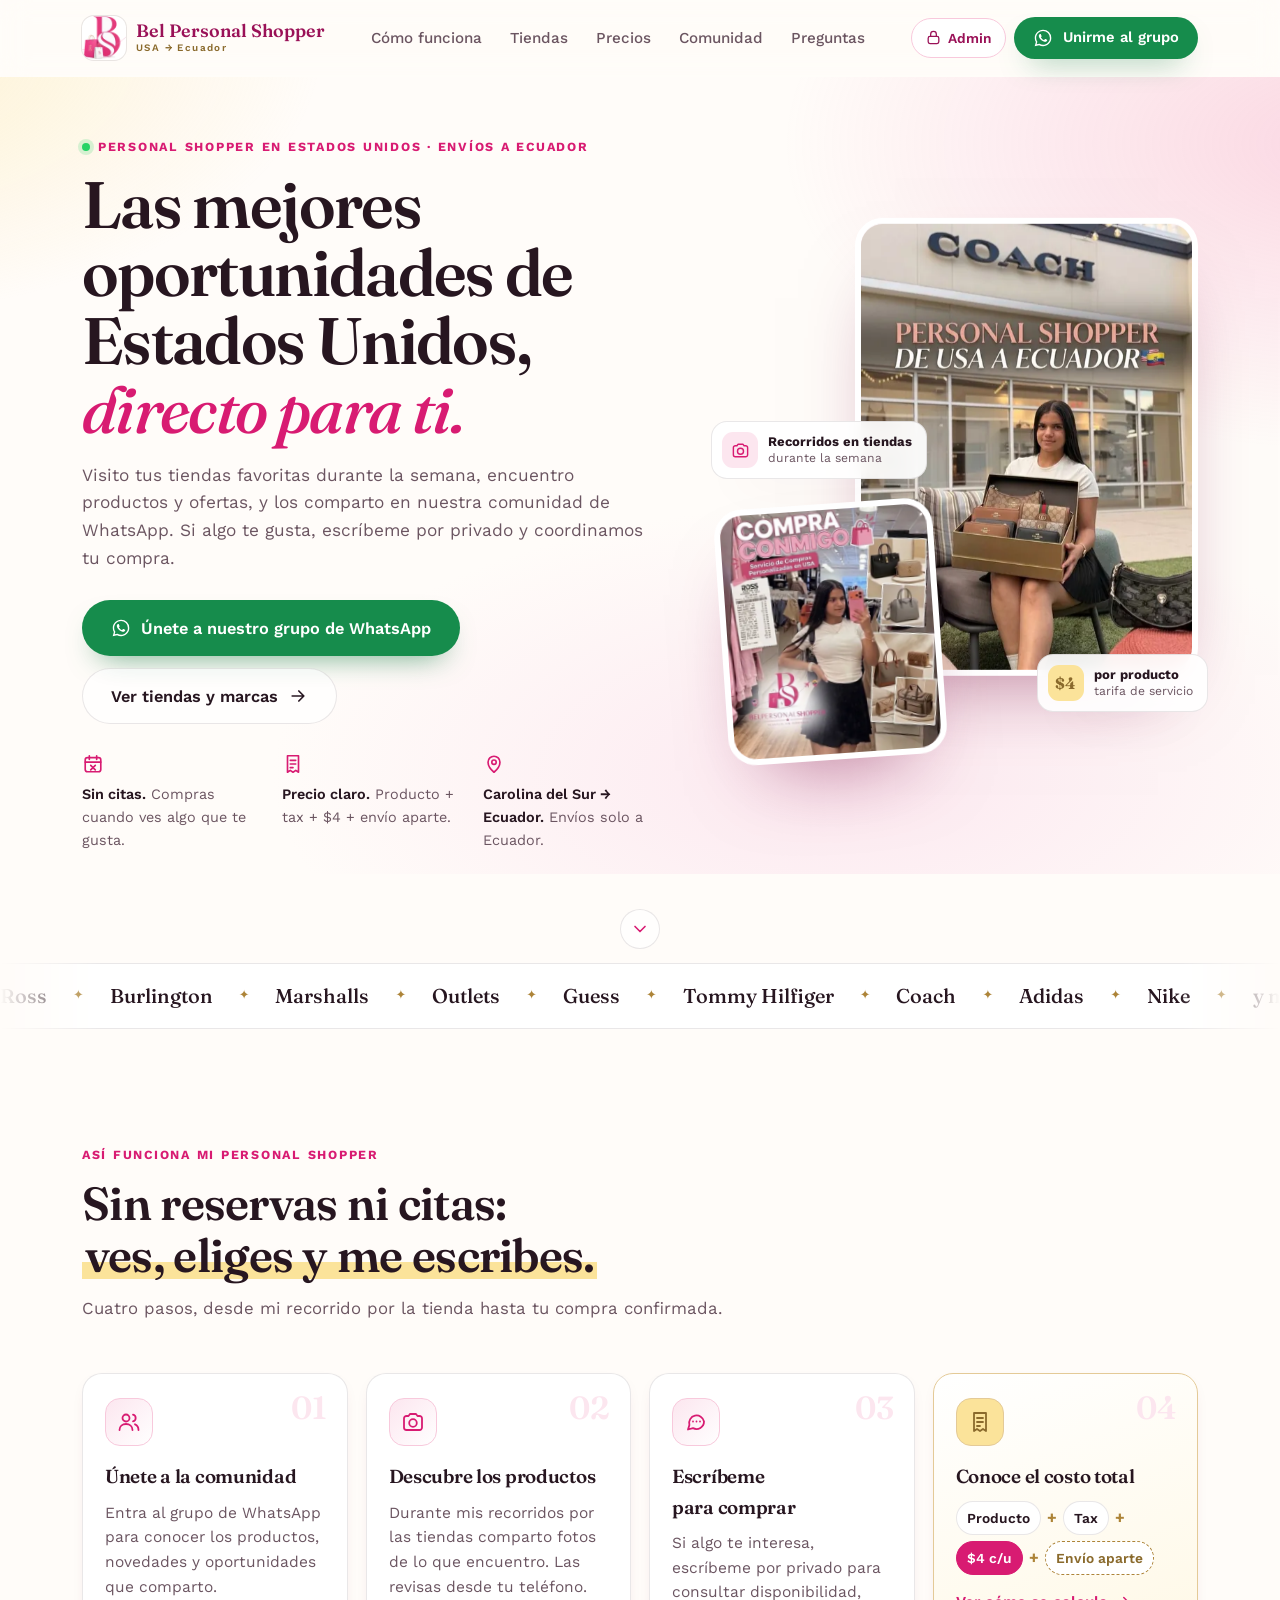
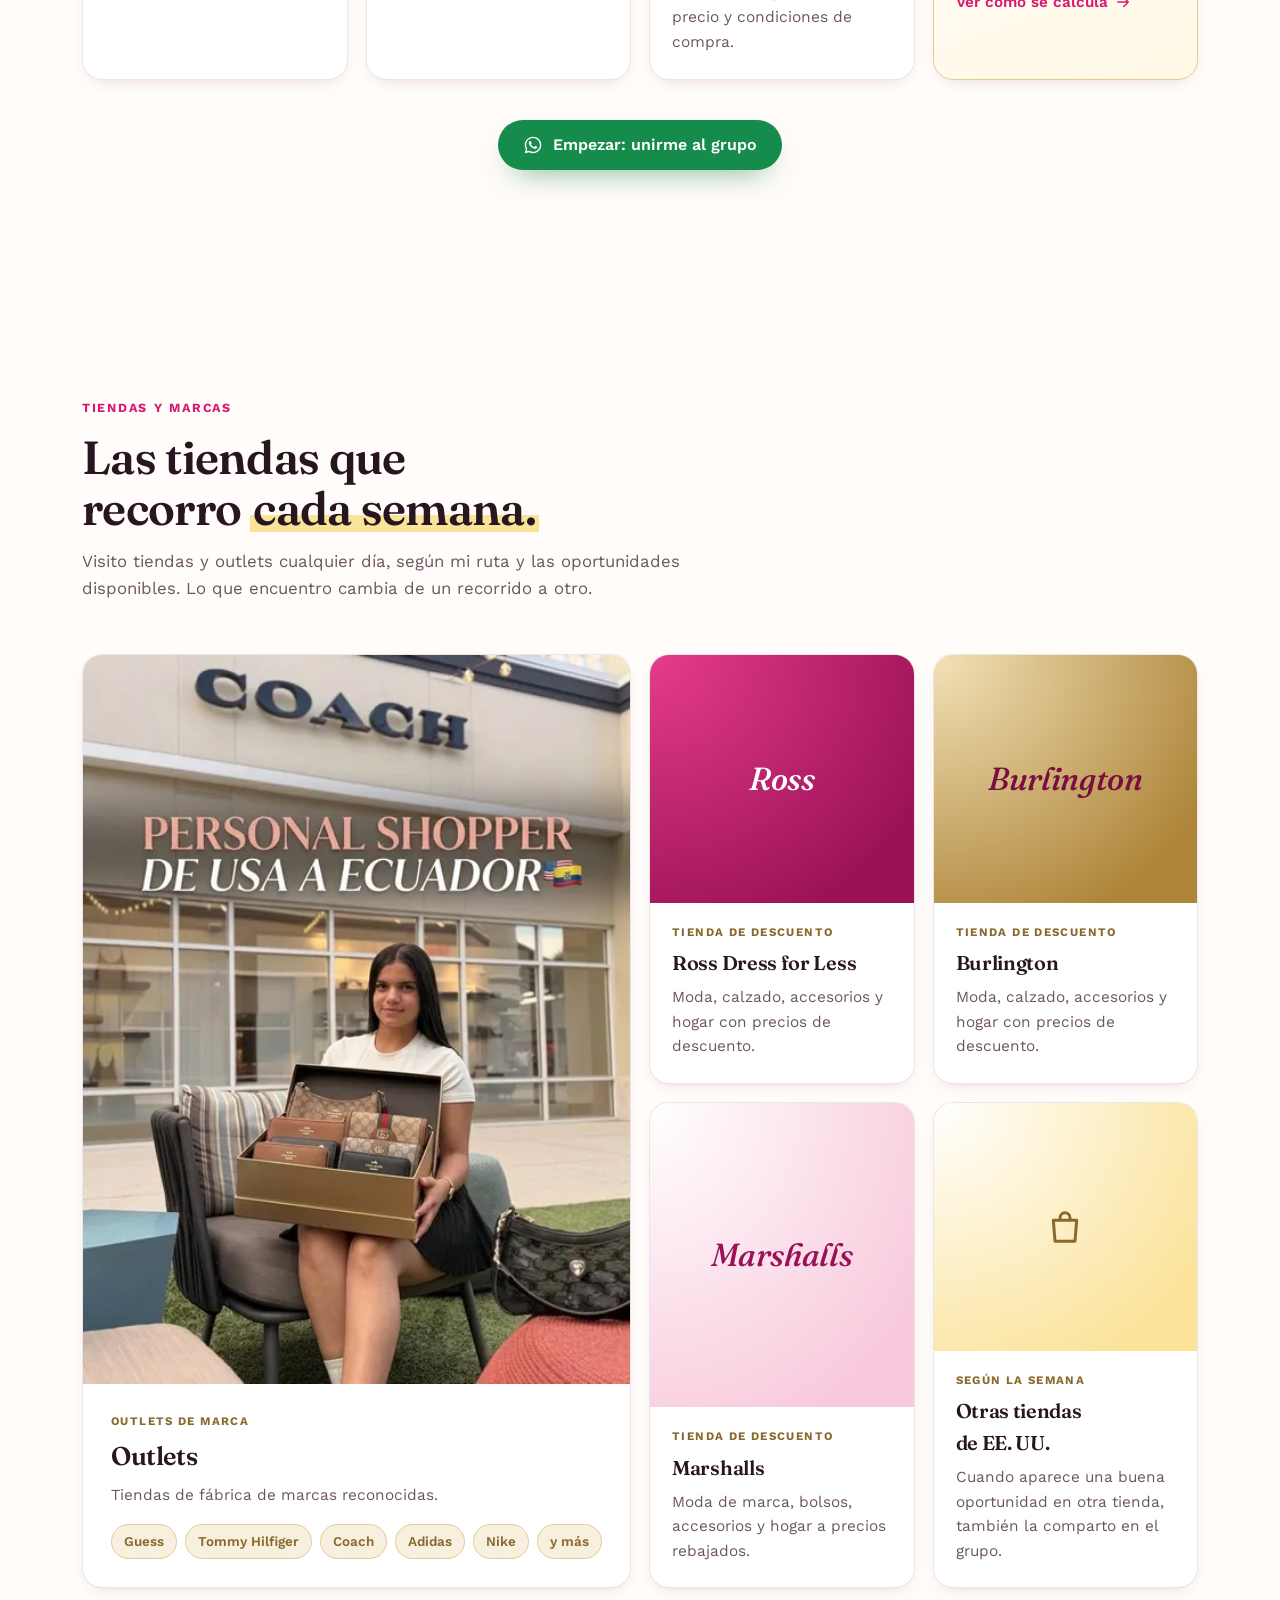
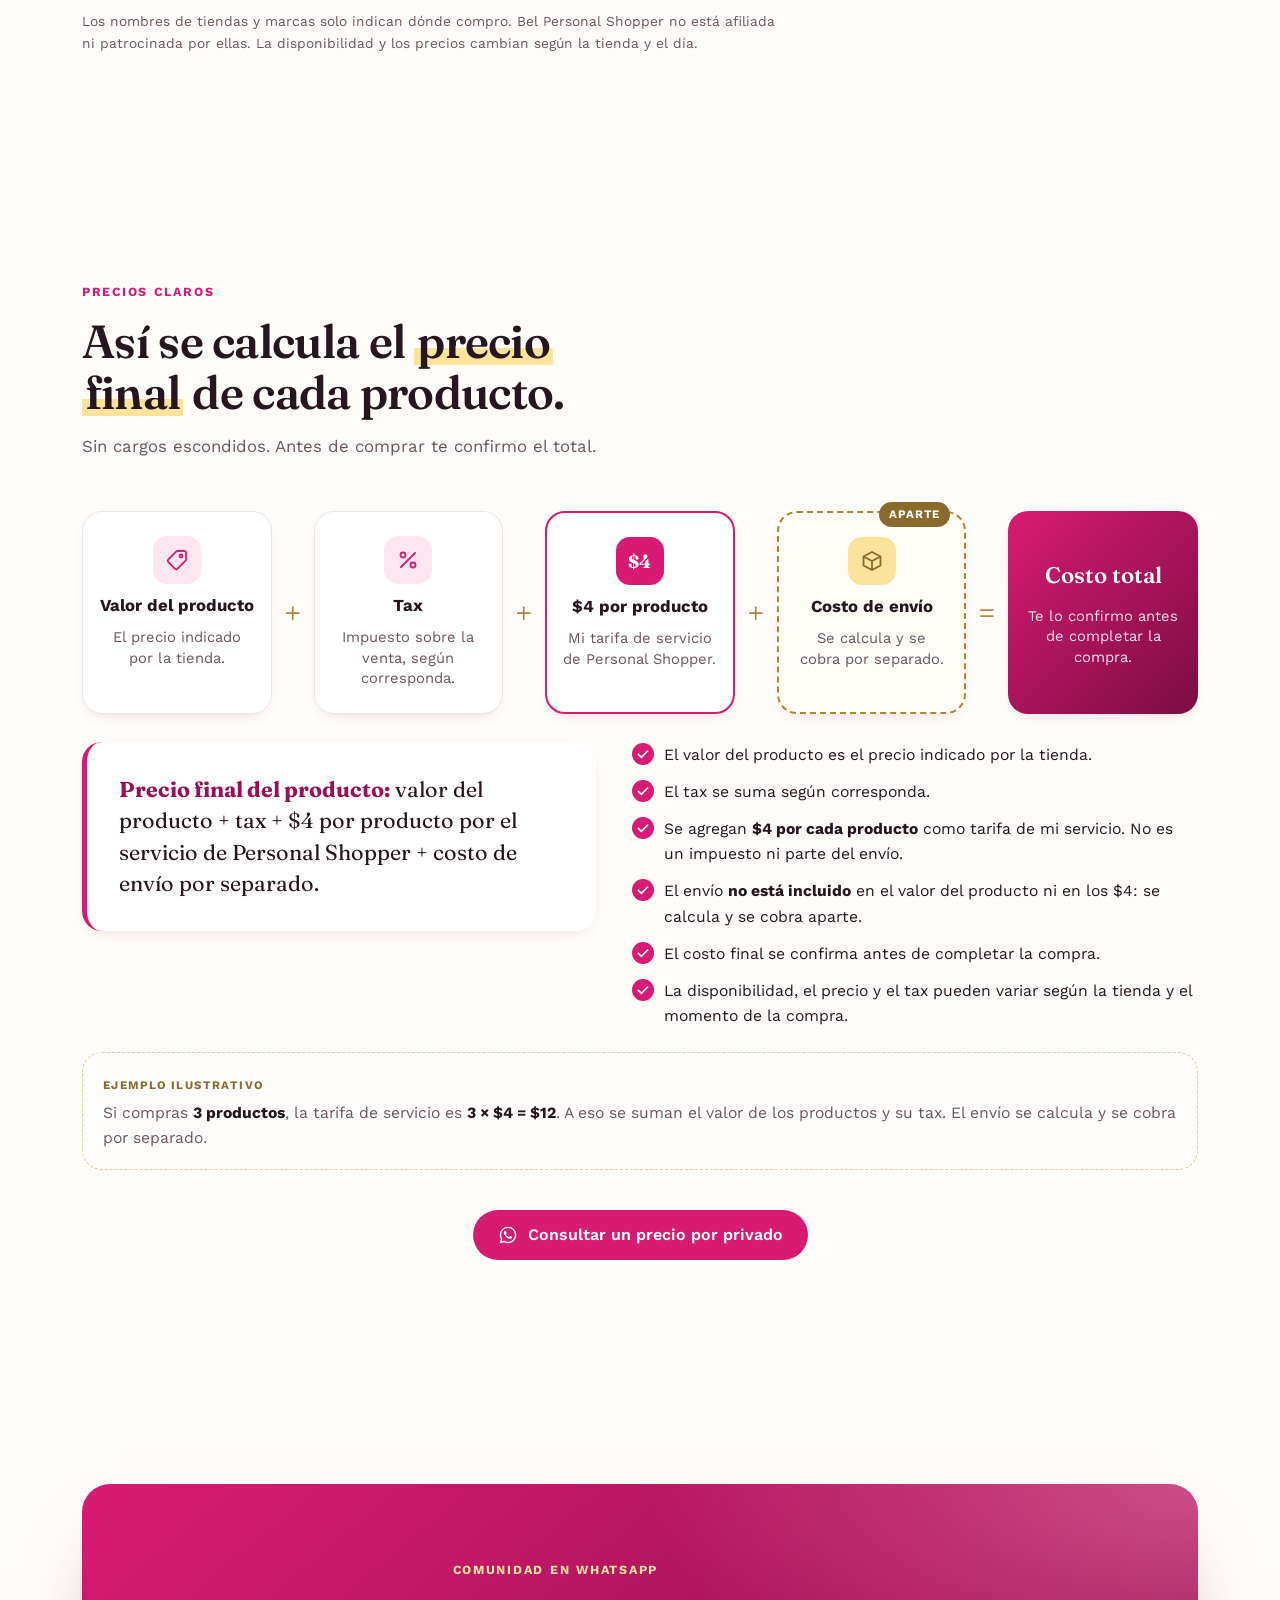
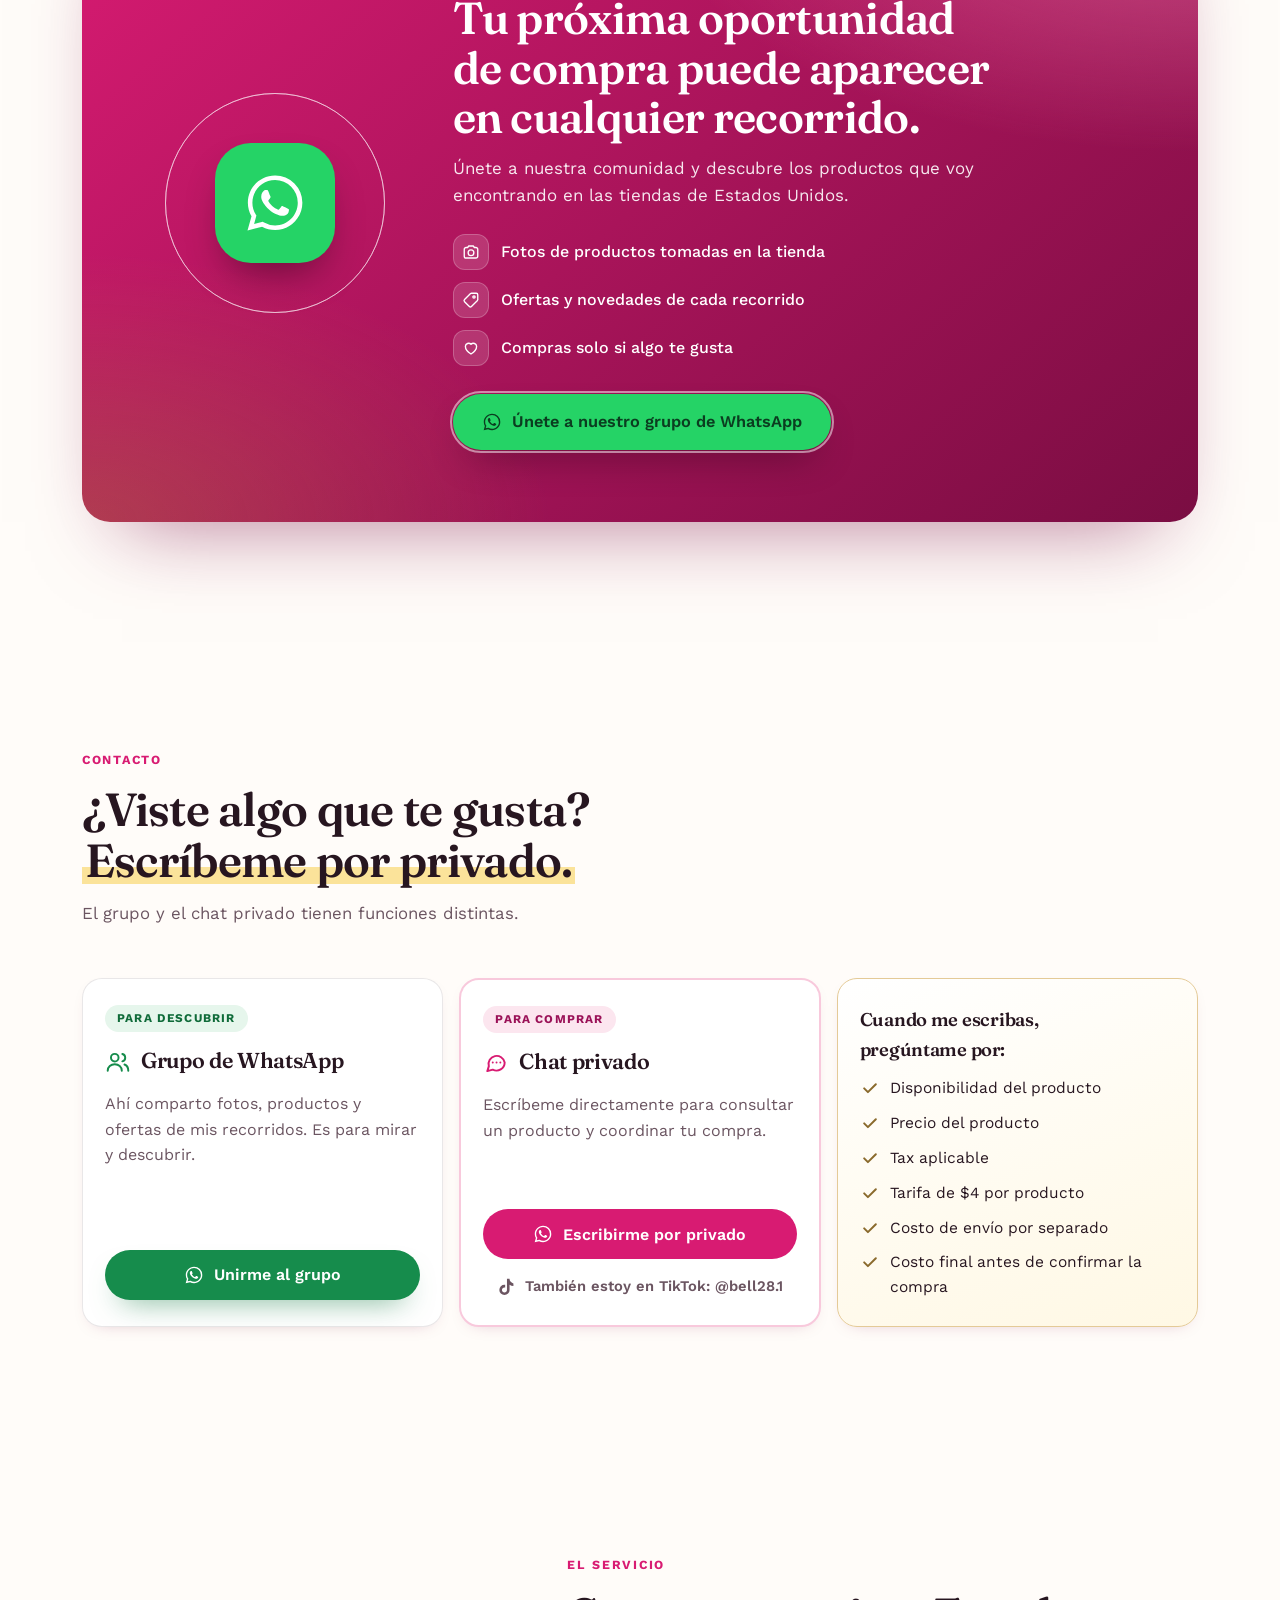
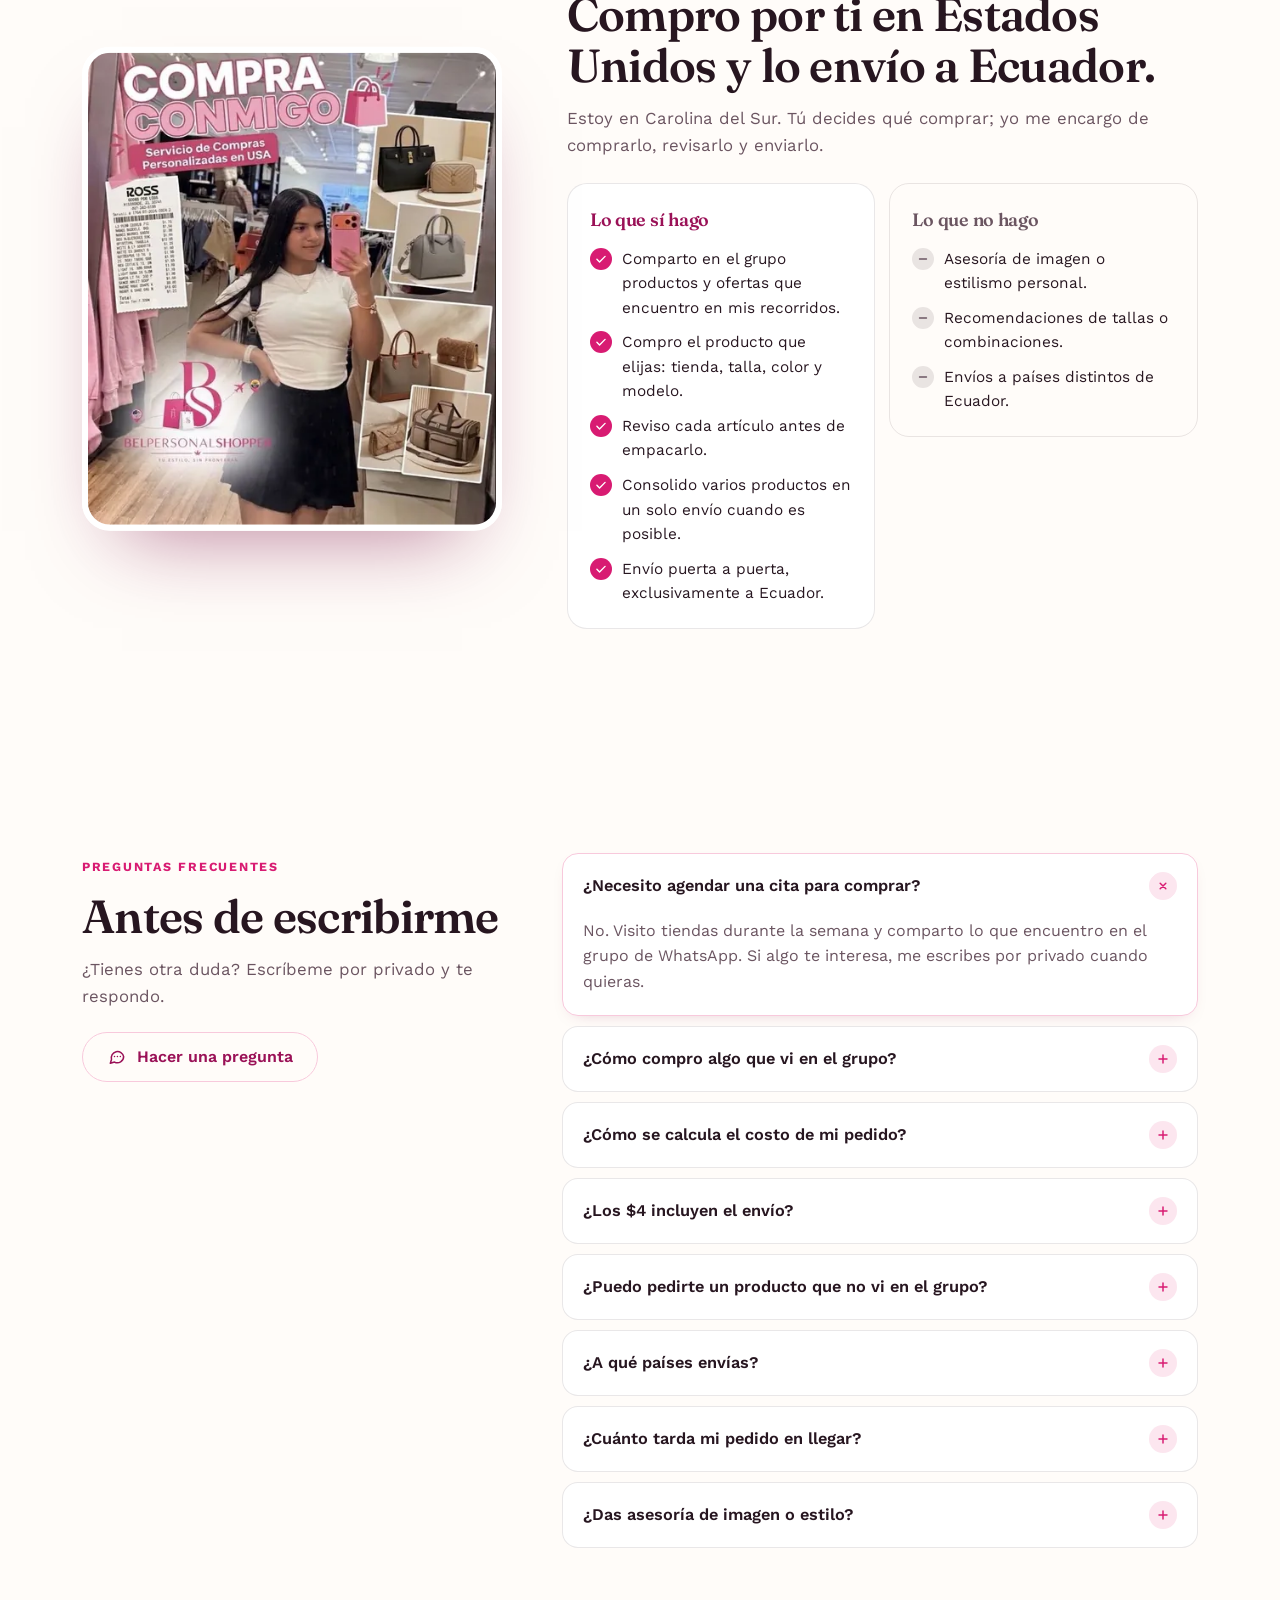
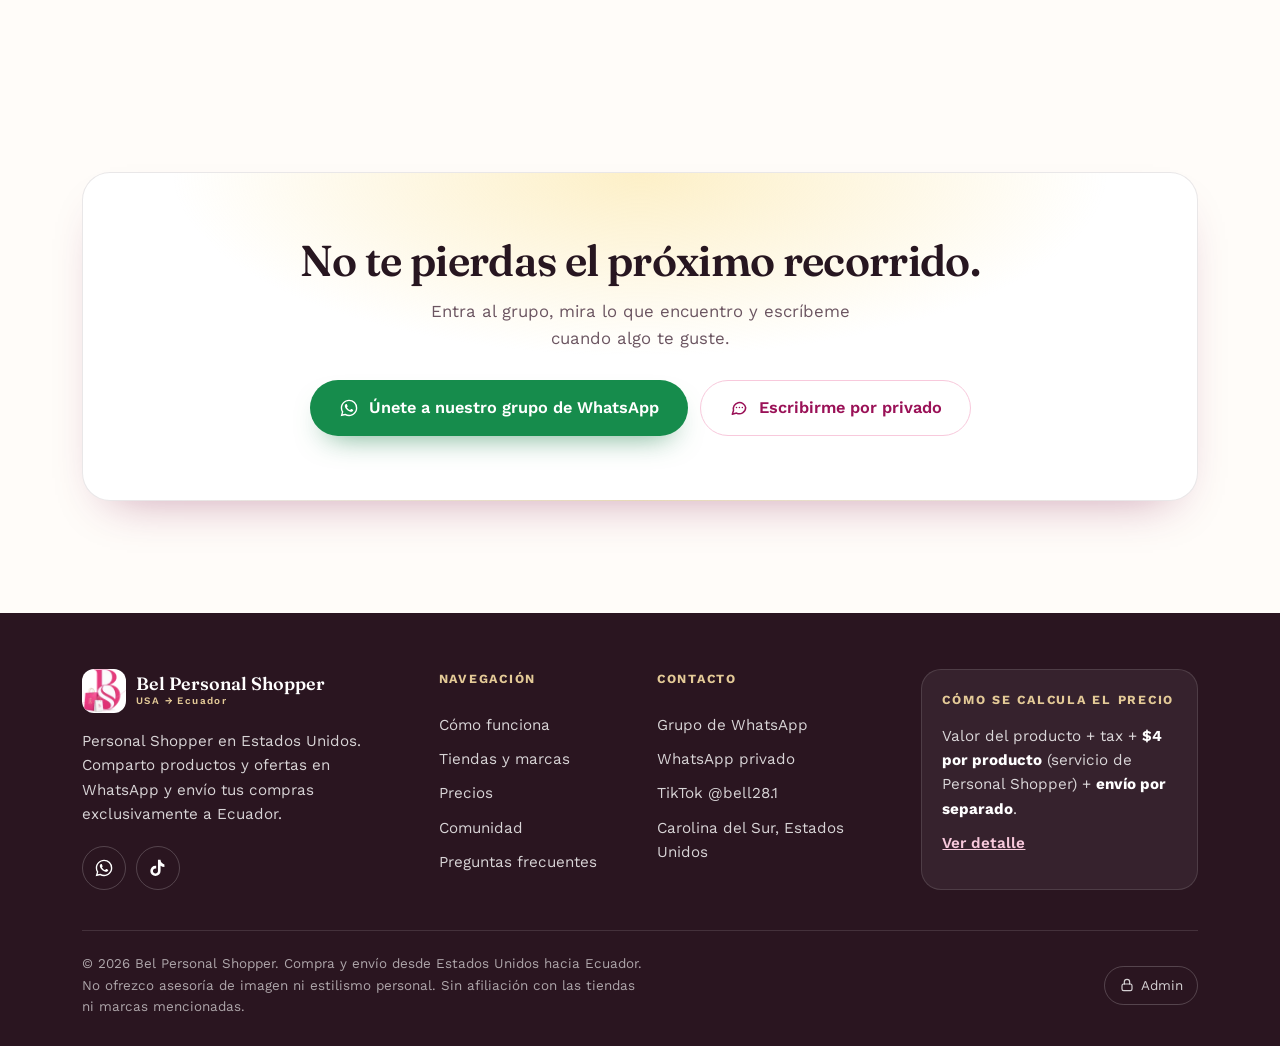
==== commit 963273c2: "Rediseño de la página principal: comunidad de WhatsApp, precios claros y botón de admin - Nueva port" ====
--- a/index.html
+++ b/index.html
@@ -2,767 +2,586 @@
 <html lang="es">
 <head>
 <meta charset="UTF-8">
-<meta name="viewport" content="width=device-width, initial-scale=1.0">
-<title>Bel Personal Shopper — Compra en USA, recibe en Ecuador</title>
+<meta name="viewport" content="width=device-width, initial-scale=1.0, viewport-fit=cover">
+<title>Bel Personal Shopper · Compras en Estados Unidos con envío a Ecuador</title>
+<meta name="description" content="Visito Ross, Burlington, Marshalls y outlets en Estados Unidos, comparto productos y ofertas en mi grupo de WhatsApp y te envío tu compra a Ecuador. Precio claro: producto + tax + $4 por producto + envío aparte.">
+<link rel="canonical" href="https://belpersonalshopper.com/">
+<meta name="theme-color" content="#FFFCF9">
+<meta name="color-scheme" content="light">
+
+<meta property="og:type" content="website">
+<meta property="og:locale" content="es_EC">
+<meta property="og:site_name" content="Bel Personal Shopper">
+<meta property="og:url" content="https://belpersonalshopper.com/">
+<meta property="og:title" content="Bel Personal Shopper · Las mejores oportunidades de Estados Unidos, directo para ti">
+<meta property="og:description" content="Comparto en WhatsApp los productos y ofertas que encuentro en tiendas de Estados Unidos. Si algo te gusta, me escribes por privado y coordinamos tu compra con envío a Ecuador.">
+<meta property="og:image" content="https://belpersonalshopper.com/assets/landing/bel-outlet-coach-760.jpg">
+<meta name="twitter:card" content="summary_large_image">
+
+<link rel="icon" type="image/png" href="assets/icono-bel-64.png">
+<link rel="apple-touch-icon" href="assets/icono-bel-180.png">
+
 <link rel="preconnect" href="https://fonts.googleapis.com">
 <link rel="preconnect" href="https://fonts.gstatic.com" crossorigin>
-<link href="https://fonts.googleapis.com/css2?family=Fraunces:ital,opsz,wght@0,9..144,400;0,9..144,500;0,9..144,600;0,9..144,700;1,9..144,500&family=Work+Sans:wght@400;500;600;700&display=swap" rel="stylesheet">
-<style>
-  :root{
-    --cream:#FFFCF9;
-    --cream-dim:#FBF1F4;
-    --pink-900:#7A0D42;
-    --pink-800:#9A1157;
-    --pink-700:#D81B72;
-    --pink-600:#E63C8C;
-    --pink-400:#F17FAE;
-    --pink-100:#FCE6EF;
-    --gold-600:#AD8438;
-    --gold-300:#E4CA97;
-    --ink:#271620;
-    --ink-soft:#6B5561;
-    --line: rgba(39,22,32,0.12);
-    --card-bg:#FFFFFF;
-    --shadow: 0 18px 40px -22px rgba(122,13,66,0.35);
-    --radius-lg: 26px;
-    --radius-md: 16px;
-    --max: 1180px;
-  }
-
-  :root:not([data-theme="light"]) {
-    @media (prefers-color-scheme: dark){
-      --cream:#1C1116;
-      --cream-dim:#241419;
-      --ink:#F6E9EF;
-      --ink-soft:#D2B9C6;
-      --card-bg:#2A1720;
-      --line: rgba(246,233,239,0.14);
-      --pink-100:#3A1826;
-      --shadow: 0 18px 40px -18px rgba(0,0,0,0.6);
-    }
-  }
-  :root[data-theme="dark"]{
-    --cream:#1C1116;
-    --cream-dim:#241419;
-    --ink:#F6E9EF;
-    --ink-soft:#D2B9C6;
-    --card-bg:#2A1720;
-    --line: rgba(246,233,239,0.14);
-    --pink-100:#3A1826;
-    --shadow: 0 18px 40px -18px rgba(0,0,0,0.6);
-  }
-
-  *{ box-sizing:border-box; }
-  html{ scroll-behavior:smooth; }
-  body{
-    margin:0;
-    background:var(--cream);
-    color:var(--ink);
-    font-family:"Work Sans", ui-sans-serif, system-ui, -apple-system, sans-serif;
-    font-size:16px;
-    line-height:1.6;
-    -webkit-font-smoothing:antialiased;
-  }
-  img{ max-width:100%; display:block; }
-  a{ color:inherit; }
-
-  h1,h2,h3,.display{
-    font-family:"Fraunces", Georgia, "Times New Roman", serif;
-    font-weight:600;
-    letter-spacing:-0.01em;
-    margin:0;
-    color:var(--ink);
-  }
-
-  .wrap{
-    max-width:var(--max);
-    margin:0 auto;
-    padding:0 28px;
-  }
-
-  /* ---------- Header ---------- */
-  header{
-    position:sticky; top:0; z-index:50;
-    background:color-mix(in srgb, var(--cream) 88%, transparent);
-    backdrop-filter: blur(10px);
-    border-bottom:1px solid var(--line);
-  }
-  .nav{
-    display:flex; align-items:center; justify-content:space-between;
-    padding:14px 0;
-  }
-  .brand{
-    display:flex; align-items:center; gap:10px;
-    font-family:"Fraunces", serif; font-weight:600; font-size:1.15rem;
-    color:var(--pink-700);
-    text-decoration:none;
-  }
-  .brand img{ width:38px; height:38px; border-radius:10px; object-fit:cover; }
-  .brand small{
-    display:block; font-family:"Work Sans",sans-serif; font-weight:500;
-    font-size:0.62rem; letter-spacing:0.08em; color:var(--ink-soft);
-  }
-  nav.links{ display:flex; align-items:center; gap:32px; }
-  nav.links a{
-    text-decoration:none; font-size:0.94rem; font-weight:500; color:var(--ink-soft);
-    position:relative;
-  }
-  nav.links a:hover{ color:var(--pink-700); }
-  .nav-cta{
-    background:var(--pink-700); color:#fff !important; padding:10px 20px;
-    border-radius:999px; font-weight:600; font-size:0.9rem;
-    text-decoration:none; box-shadow: var(--shadow);
-    transition: transform .18s ease, background .18s ease;
-    white-space:nowrap;
-  }
-  .nav-cta:hover{ background:var(--pink-800); transform:translateY(-1px); }
-  .nav-cta-whatsapp{
-    background:#25D366; color:#fff !important; padding:10px 20px;
-    border-radius:999px; font-weight:600; font-size:0.9rem;
-    text-decoration:none; box-shadow: var(--shadow);
-    transition: transform .18s ease, background .18s ease;
-    white-space:nowrap; display:inline-flex; align-items:center; gap:6px;
-  }
-  .nav-cta-whatsapp:hover{ background:#1DA851; transform:translateY(-1px); }
-  .btn-whatsapp{ background:#25D366; color:#fff; box-shadow:var(--shadow); }
-  .btn-whatsapp:hover{ background:#1DA851; transform:translateY(-2px); }
-
-  #menu-toggle{ display:none; }
-  .burger{ display:none; cursor:pointer; }
-  .burger span{ display:block; width:24px; height:2px; background:var(--ink); margin:5px 0; }
-
-  /* ---------- Hero ---------- */
-  .hero{
-    padding:76px 0 90px;
-    position:relative;
-    overflow:hidden;
-  }
-  .hero .wrap{
-    display:grid;
-    grid-template-columns: 1.05fr 0.85fr;
-    gap:56px;
-    align-items:center;
-  }
-  .kicker{
-    display:inline-flex; align-items:center; gap:8px;
-    background:var(--pink-100); color:var(--pink-800);
-    padding:7px 16px; border-radius:999px;
-    font-size:0.82rem; font-weight:600; margin-bottom:22px;
-    border:1px solid rgba(216,27,114,0.18);
-  }
-  .hero h1{
-    font-size:clamp(2.35rem, 4.6vw, 3.55rem);
-    line-height:1.06;
-  }
-  .hero h1 em{
-    font-style:italic; color:var(--pink-700); font-weight:500;
-  }
-  .hero p.lead{
-    margin-top:22px; font-size:1.12rem; color:var(--ink-soft); max-width:46ch;
-  }
-  .cta-row{ display:flex; gap:14px; margin-top:34px; flex-wrap:wrap; }
-  .btn{
-    display:inline-flex; align-items:center; gap:8px;
-    padding:14px 26px; border-radius:999px; font-weight:600;
-    text-decoration:none; font-size:0.98rem;
-    transition: transform .18s ease, box-shadow .18s ease, background .18s ease;
-  }
-  .btn-primary{ background:var(--pink-700); color:#fff; box-shadow:var(--shadow); }
-  .btn-primary:hover{ background:var(--pink-800); transform:translateY(-2px); }
-  .btn-ghost{ background:transparent; color:var(--ink); border:1.5px solid var(--line); }
-  .btn-ghost:hover{ border-color:var(--pink-700); color:var(--pink-700); }
-
-  .route-line{
-    margin-top:38px; display:flex; align-items:center; gap:10px;
-    font-size:0.88rem; color:var(--ink-soft); font-weight:500;
-  }
-  .route-line .dash{
-    flex:0 0 60px; height:1px; background:repeating-linear-gradient(90deg, var(--gold-600) 0 6px, transparent 6px 11px);
-    position:relative;
-  }
-  .route-line .dash::after{
-    content:"✈"; position:absolute; right:-4px; top:-9px; font-size:0.85rem; color:var(--pink-700);
-  }
-
-  .hero-art{
-    position:relative;
-    display:flex; justify-content:center;
-  }
-  .hero-art img{
-    width:100%; max-width:440px;
-    filter: drop-shadow(0 26px 44px rgba(122,13,66,0.28));
-  }
-
-  /* ---------- Sections generic ---------- */
-  section{ padding:84px 0; position:relative; overflow:hidden; }
-  section > .wrap{ position:relative; z-index:1; }
-
-  /* ---------- Decorative background icons ---------- */
-  .bg-deco{ position:absolute; inset:0; z-index:0; pointer-events:none; overflow:hidden; }
-  .bg-deco svg{ position:absolute; fill:none; }
-  .bg-deco .ic-pink{ stroke:var(--pink-700); }
-  .bg-deco .ic-gold{ stroke:var(--gold-600); }
-  .section-head{ max-width:640px; margin-bottom:48px; }
-  .section-head .kicker{ margin-bottom:16px; }
-  .section-head h2{ font-size:clamp(1.9rem, 3.2vw, 2.6rem); line-height:1.14; }
-  .section-head p{ margin-top:16px; color:var(--ink-soft); font-size:1.04rem; }
-
-  .alt-bg{ background:var(--cream-dim); }
-
-  /* ---------- Incluye / No incluye ---------- */
-  .scope-grid{
-    display:grid; grid-template-columns:1fr 1fr; gap:28px;
-  }
-  .scope-card{
-    background:var(--card-bg); border:1px solid var(--line);
-    border-radius:var(--radius-lg); padding:34px 32px;
-  }
-  .scope-card h3{ font-size:1.28rem; margin-bottom:20px; display:flex; align-items:center; gap:10px; }
-  .scope-card.yes h3{ color:var(--pink-700); }
-  .scope-card.no h3{ color:var(--ink-soft); }
-  .scope-card ul{ list-style:none; margin:0; padding:0; display:flex; flex-direction:column; gap:14px; }
-  .scope-card li{ display:flex; gap:12px; align-items:flex-start; font-size:0.98rem; }
-  .scope-card.yes li::before{
-    content:"✓"; flex:0 0 auto; width:22px; height:22px; border-radius:50%;
-    background:var(--pink-700); color:#fff; font-size:0.72rem;
-    display:flex; align-items:center; justify-content:center; margin-top:2px;
-  }
-  .scope-card.no li::before{
-    content:"—"; flex:0 0 auto; width:22px; height:22px; border-radius:50%;
-    background:var(--line); color:var(--ink-soft); font-size:0.8rem;
-    display:flex; align-items:center; justify-content:center; margin-top:2px;
-  }
-  .scope-card.no{ background:transparent; }
-
-  .stores-panel{
-    margin-top:28px;
-    background:var(--card-bg); border:1px solid var(--line);
-    border-radius:var(--radius-lg); padding:34px 36px;
-    display:grid; grid-template-columns:0.85fr 1.15fr; gap:36px; align-items:center;
-  }
-  .stores-copy h3{ font-size:1.28rem; margin-bottom:12px; }
-  .stores-copy p{ margin:0; color:var(--ink-soft); font-size:0.98rem; }
-  .chip-label{
-    display:block; font-size:0.78rem; font-weight:600; color:var(--ink-soft);
-    margin-bottom:10px;
-  }
-  .chip-group .chip-label:not(:first-child){ margin-top:18px; }
-  .chip-row{ display:flex; flex-wrap:wrap; gap:10px; }
-  .chip{
-    display:inline-flex; align-items:center; gap:7px;
-    padding:8px 16px; border-radius:999px; font-size:0.88rem; font-weight:600;
-    background:var(--cream-dim); border:1px solid var(--line); color:var(--ink);
-  }
-  .chip-icon{ width:15px; height:15px; flex:0 0 auto; fill:var(--pink-700); stroke:var(--pink-700); }
-  .chip-gold .chip-icon{ fill:var(--gold-600); stroke:var(--gold-600); }
-  .chip-gold{
-    background:transparent; border-color:var(--gold-300); color:var(--gold-600);
-  }
-  @media (max-width:800px){
-    .stores-panel{ grid-template-columns:1fr; }
-  }
-
-  /* ---------- Steps ---------- */
-  .steps{
-    display:grid; grid-template-columns:repeat(4,1fr); gap:26px; counter-reset:step;
-  }
-  .step{ position:relative; padding-top:6px; }
-  .step .num{
-    font-family:"Fraunces",serif; font-size:2.6rem; color:var(--gold-600);
-    line-height:1; margin-bottom:14px; display:block;
-  }
-  .step h3{ font-size:1.08rem; margin-bottom:8px; }
-  .step p{ color:var(--ink-soft); font-size:0.94rem; margin:0; }
-  .step:not(:last-child)::after{
-    content:""; position:absolute; top:22px; left:calc(100% + 8px); width:calc(100% - 16px);
-    height:1px; background:repeating-linear-gradient(90deg, var(--line) 0 6px, transparent 6px 11px);
-    display:none;
-  }
-  @media (min-width:900px){ .step:not(:last-child)::after{ display:block; } }
-
-  /* ---------- Why us ---------- */
-  .why-grid{
-    display:grid; grid-template-columns:repeat(2,1fr); gap:2px;
-    background:var(--line); border:1px solid var(--line); border-radius:var(--radius-lg); overflow:hidden;
-  }
-  .why-item{ background:var(--card-bg); padding:34px; }
-  .why-item h3{ font-size:1.1rem; margin-bottom:10px; color:var(--pink-800); }
-  .why-item p{ margin:0; color:var(--ink-soft); font-size:0.96rem; }
-
-  /* ---------- FAQ ---------- */
-  .faq{ max-width:760px; }
-  details{
-    border-bottom:1px solid var(--line); padding:22px 0;
-  }
-  details summary{
-    cursor:pointer; font-weight:600; font-size:1.04rem;
-    list-style:none; display:flex; justify-content:space-between; align-items:center; gap:20px;
-  }
-  details summary::-webkit-details-marker{ display:none; }
-  details summary::after{
-    content:"+"; font-size:1.4rem; color:var(--pink-700); font-weight:400; flex:0 0 auto;
-    transition: transform .2s ease;
-  }
-  details[open] summary::after{ content:"–"; }
-  details p{ margin:14px 0 0; color:var(--ink-soft); max-width:64ch; }
-
-  /* ---------- Contact ---------- */
-  .contact-panel{
-    background: linear-gradient(135deg, var(--pink-700), var(--pink-900));
-    border-radius:32px; padding:60px 52px; color:#fff;
-    display:grid; grid-template-columns:1.2fr 0.8fr; gap:40px; align-items:center;
-  }
-  .contact-panel h2{ color:#fff; font-size:clamp(1.8rem,3vw,2.35rem); }
-  .contact-panel p{ color:rgba(255,255,255,0.85); margin-top:14px; max-width:44ch; }
-  .contact-panel .btn-primary{ background:#fff; color:var(--pink-800); }
-  .contact-panel .btn-primary:hover{ background:var(--pink-100); }
-  .contact-side{
-    background:rgba(255,255,255,0.1); border:1px solid rgba(255,255,255,0.22);
-    border-radius:20px; padding:26px 28px;
-  }
-  .contact-side dt{ font-size:0.78rem; text-transform:uppercase; letter-spacing:0.08em; color:rgba(255,255,255,0.65); margin-top:16px; }
-  .contact-side dt:first-child{ margin-top:0; }
-  .contact-side dd{ margin:4px 0 0; font-weight:600; }
-
-  /* ---------- Footer ---------- */
-  footer{ padding:52px 0 40px; border-top:1px solid var(--line); }
-  .footer-top{
-    display:flex; justify-content:space-between; align-items:flex-start; flex-wrap:wrap; gap:28px;
-    padding-bottom:32px; border-bottom:1px solid var(--line);
-  }
-  .footer-brand{ display:flex; align-items:center; gap:12px; }
-  .footer-brand img{ width:44px; height:44px; border-radius:12px; object-fit:cover; }
-  .footer-brand strong{ font-family:"Fraunces",serif; font-size:1.1rem; }
-  .footer-brand span{ display:block; color:var(--ink-soft); font-size:0.86rem; }
-  .social-row{ display:flex; gap:12px; }
-  .social-row a{
-    width:42px; height:42px; border-radius:50%; border:1px solid var(--line);
-    display:flex; align-items:center; justify-content:center; text-decoration:none;
-    transition: background .18s ease, border-color .18s ease;
-  }
-  .social-row a:hover{ background:var(--pink-700); border-color:var(--pink-700); }
-  .social-row a:hover svg{ fill:#fff; }
-  .social-row svg{ width:19px; height:19px; fill:var(--ink); transition: fill .18s ease; }
-  .footer-bottom{
-    display:flex; justify-content:space-between; gap:20px; flex-wrap:wrap;
-    padding-top:24px; font-size:0.84rem; color:var(--ink-soft);
-  }
-  .footer-bottom p{ margin:0; max-width:60ch; }
-
-  /* ---------- Responsive ---------- */
-  @media (max-width: 900px){
-    nav.links{
-      position:absolute; top:100%; left:0; right:0;
-      flex-direction:column; align-items:flex-start; gap:0;
-      background:var(--cream); border-bottom:1px solid var(--line);
-      max-height:0; overflow:hidden; transition:max-height .25s ease;
-      padding:0 28px;
-    }
-    #menu-toggle:checked ~ nav.links{ max-height:320px; padding:14px 28px 22px; }
-    nav.links a{ padding:12px 0; width:100%; }
-    .burger{ display:block; }
-    .hero .wrap{ grid-template-columns:1fr; }
-    .hero-art{ order:-1; margin-bottom:8px; }
-    .hero-art img{ max-width:280px; }
-    .scope-grid{ grid-template-columns:1fr; }
-    .steps{ grid-template-columns:1fr 1fr; }
-    .why-grid{ grid-template-columns:1fr; }
-    .contact-panel{ grid-template-columns:1fr; padding:40px 26px; }
-  }
-  @media (max-width:560px){
-    .steps{ grid-template-columns:1fr; }
-    .cta-row{ flex-direction:column; align-items:stretch; }
-    .cta-row .btn{ justify-content:center; }
-  }
-
-  :focus-visible{ outline:2px solid var(--pink-700); outline-offset:3px; }
-
-  /* ---------- Scroll dynamics ---------- */
-  #scroll-progress{
-    position:fixed; top:0; left:0; height:3px; width:0%;
-    background:linear-gradient(90deg, var(--gold-600), var(--pink-700));
-    z-index:200; transition: width .12s linear;
-  }
-  header.scrolled{ box-shadow: 0 10px 30px -20px rgba(122,13,66,0.45); }
-
-  .reveal, .reveal-immediate{
-    opacity:0;
-    transform:translateY(26px);
-    transition: opacity .7s cubic-bezier(.16,.84,.44,1), transform .7s cubic-bezier(.16,.84,.44,1);
-    transition-delay: calc(var(--d, 0) * 100ms);
-    will-change: opacity, transform;
-  }
-  .reveal.in-view, .reveal-immediate.in-view{
-    opacity:1;
-    transform:none;
-  }
-  .hero-art.reveal-immediate{ transform: translateY(18px) scale(.96); }
-  .hero-art.reveal-immediate.in-view{ transform:none; }
-
-  #hero-img{ transition: transform .1s linear; }
-
-  @media (prefers-reduced-motion: reduce){
-    html{ scroll-behavior:auto; }
-    *{ transition:none !important; }
-    .reveal, .reveal-immediate{ opacity:1; transform:none; }
-    #scroll-progress{ display:none; }
-  }
-
-  .proof-grid{
-    display:grid; grid-template-columns:1fr 1fr; gap:28px; margin-top:32px;
-  }
-  .proof-card{
-    background:var(--card-bg); border-radius:18px; overflow:hidden;
-    box-shadow:var(--shadow); margin:0;
-  }
-  .proof-card img{
-    width:100%; height:340px; object-fit:cover; display:block;
-  }
-  .proof-card figcaption{
-    padding:14px 18px; font-size:0.95rem; color:var(--ink); text-align:center;
-    font-family:'Work Sans', sans-serif;
-  }
-  @media (max-width:700px){
-    .proof-grid{ grid-template-columns:1fr; }
-  }
-
-</style>
+<link href="https://fonts.googleapis.com/css2?family=Fraunces:ital,opsz,wght@0,9..144,500;0,9..144,600;1,9..144,500&family=Work+Sans:wght@400;500;600;700&display=swap" rel="stylesheet">
+<link rel="preload" as="image" href="assets/landing/bel-outlet-coach-480.webp" imagesrcset="assets/landing/bel-outlet-coach-480.webp 480w, assets/landing/bel-outlet-coach-760.webp 760w" imagesizes="(min-width: 960px) 380px, 70vw" type="image/webp">
+<link rel="stylesheet" href="assets/landing/landing.css">
+<script>document.documentElement.className += ' js';</script>
+<script type="application/ld+json">
+{
+  "@context": "https://schema.org",
+  "@type": "Organization",
+  "name": "Bel Personal Shopper",
+  "url": "https://belpersonalshopper.com/",
+  "logo": "https://belpersonalshopper.com/assets/logo-bel.png",
+  "description": "Personal Shopper en Estados Unidos con envíos exclusivos a Ecuador.",
+  "areaServed": "EC",
+  "sameAs": ["https://www.tiktok.com/@bell28.1"]
+}
+</script>
 </head>
 <body>
-<div id="scroll-progress"></div>
-
-<header>
-  <div class="wrap nav">
-    <a class="brand" href="#top">
-      <img src="[data-uri]" alt="Bel Personal Shopper">
-      <span>Bel Personal Shopper<small>USA &rarr; ECUADOR</small></span>
+
+<!-- Iconos reutilizables -->
+<svg width="0" height="0" style="position:absolute" aria-hidden="true" focusable="false">
+  <symbol id="i-wa" viewBox="0 0 24 24"><path fill="currentColor" d="M12.04 2C6.57 2 2.13 6.43 2.13 11.9c0 1.75.46 3.45 1.33 4.95L2 22l5.29-1.39a9.9 9.9 0 0 0 4.75 1.21h.01c5.46 0 9.9-4.43 9.9-9.9A9.9 9.9 0 0 0 12.04 2Zm0 18.15h-.01a8.2 8.2 0 0 1-4.19-1.15l-.3-.18-3.14.82.84-3.06-.2-.31a8.2 8.2 0 0 1-1.26-4.37c0-4.54 3.7-8.24 8.26-8.24a8.24 8.24 0 0 1 8.24 8.25c0 4.55-3.7 8.24-8.24 8.24Zm4.52-6.17c-.25-.12-1.47-.72-1.69-.81-.23-.08-.39-.12-.56.13-.16.25-.64.81-.79.97-.14.17-.29.19-.54.06-.25-.12-1.05-.39-1.99-1.23-.74-.66-1.23-1.47-1.38-1.72-.14-.25-.01-.38.11-.51.11-.11.25-.29.37-.43.13-.15.17-.25.25-.42.08-.16.04-.31-.02-.43-.06-.13-.56-1.35-.76-1.85-.2-.48-.41-.42-.56-.43h-.48a.92.92 0 0 0-.66.31c-.23.25-.87.85-.87 2.07 0 1.22.89 2.4 1.01 2.56.13.17 1.75 2.67 4.24 3.74.59.26 1.05.41 1.41.52.6.19 1.14.16 1.56.1.48-.07 1.47-.6 1.68-1.18.21-.58.21-1.08.14-1.18-.06-.11-.22-.17-.47-.29Z"/></symbol>
+  <symbol id="i-tiktok" viewBox="0 0 24 24"><path fill="currentColor" d="M16.6 5.82c-1-1-1.55-2.32-1.55-3.7h-3.1v13.44c0 1.66-1.35 3-3 3s-3-1.34-3-3 1.35-3 3-3c.3 0 .59.05.87.13V9.4a6.13 6.13 0 0 0-.87-.06 6.13 6.13 0 1 0 6.13 6.13V9.28a7.9 7.9 0 0 0 4.62 1.48V7.65a4.85 4.85 0 0 1-3.1-1.83z"/></symbol>
+  <symbol id="i-lock" viewBox="0 0 24 24"><g fill="none" stroke="currentColor" stroke-width="1.8" stroke-linecap="round" stroke-linejoin="round"><rect x="4.5" y="10.5" width="15" height="10" rx="2.5"/><path d="M8 10.5V7.5a4 4 0 0 1 8 0v3"/></g></symbol>
+  <symbol id="i-arrow" viewBox="0 0 24 24"><path fill="none" stroke="currentColor" stroke-width="2" stroke-linecap="round" stroke-linejoin="round" d="M5 12h14M13 6l6 6-6 6"/></symbol>
+  <symbol id="i-down" viewBox="0 0 24 24"><path fill="none" stroke="currentColor" stroke-width="2" stroke-linecap="round" stroke-linejoin="round" d="M6 9l6 6 6-6"/></symbol>
+  <symbol id="i-check" viewBox="0 0 24 24"><path fill="none" stroke="currentColor" stroke-width="2.4" stroke-linecap="round" stroke-linejoin="round" d="M5 12.5l4.5 4.5L19 7.5"/></symbol>
+  <symbol id="i-minus" viewBox="0 0 24 24"><path fill="none" stroke="currentColor" stroke-width="2.4" stroke-linecap="round" d="M6 12h12"/></symbol>
+  <symbol id="i-users" viewBox="0 0 24 24"><g fill="none" stroke="currentColor" stroke-width="1.8" stroke-linecap="round" stroke-linejoin="round"><circle cx="9" cy="8" r="3.5"/><path d="M2.5 20c0-3.6 2.9-6 6.5-6s6.5 2.4 6.5 6"/><path d="M16 4.6a3.5 3.5 0 0 1 0 6.8M18 14.3c2.1.8 3.5 2.9 3.5 5.7"/></g></symbol>
+  <symbol id="i-camera" viewBox="0 0 24 24"><g fill="none" stroke="currentColor" stroke-width="1.8" stroke-linecap="round" stroke-linejoin="round"><path d="M3 8.5A2.5 2.5 0 0 1 5.5 6h2l1.5-2h6l1.5 2h2A2.5 2.5 0 0 1 21 8.5v9a2.5 2.5 0 0 1-2.5 2.5h-13A2.5 2.5 0 0 1 3 17.5Z"/><circle cx="12" cy="13" r="3.8"/></g></symbol>
+  <symbol id="i-chat" viewBox="0 0 24 24"><g fill="none" stroke="currentColor" stroke-width="1.8" stroke-linecap="round" stroke-linejoin="round"><path d="M20 11.5a7.5 7.5 0 0 1-11 6.6L4 19.5l1.4-4.6A7.5 7.5 0 1 1 20 11.5Z"/><path d="M9 11.5h.01M12.5 11.5h.01M16 11.5h.01"/></g></symbol>
+  <symbol id="i-receipt" viewBox="0 0 24 24"><g fill="none" stroke="currentColor" stroke-width="1.8" stroke-linecap="round" stroke-linejoin="round"><path d="M6 3h12v18l-3-2-3 2-3-2-3 2Z"/><path d="M9 8h6M9 12h6M9 16h3"/></g></symbol>
+  <symbol id="i-tag" viewBox="0 0 24 24"><g fill="none" stroke="currentColor" stroke-width="1.8" stroke-linecap="round" stroke-linejoin="round"><path d="M20.6 12.6l-8 8a2 2 0 0 1-2.8 0l-6.4-6.4a2 2 0 0 1 0-2.8l8-8A2 2 0 0 1 12.8 3H19a2 2 0 0 1 2 2v6.2a2 2 0 0 1-.4 1.4Z"/><circle cx="16" cy="8" r="1.5"/></g></symbol>
+  <symbol id="i-percent" viewBox="0 0 24 24"><g fill="none" stroke="currentColor" stroke-width="1.8" stroke-linecap="round"><path d="M19 5L5 19"/><circle cx="7" cy="7" r="2.5"/><circle cx="17" cy="17" r="2.5"/></g></symbol>
+  <symbol id="i-heart" viewBox="0 0 24 24"><path fill="none" stroke="currentColor" stroke-width="1.8" stroke-linejoin="round" d="M12 20s-7.5-4.4-7.5-10.2A4.3 4.3 0 0 1 12 7.2a4.3 4.3 0 0 1 7.5 2.6C19.5 15.6 12 20 12 20Z"/></symbol>
+  <symbol id="i-box" viewBox="0 0 24 24"><g fill="none" stroke="currentColor" stroke-width="1.8" stroke-linejoin="round"><path d="M3.5 7.5L12 3l8.5 4.5v9L12 21l-8.5-4.5Z"/><path d="M3.5 7.5L12 12l8.5-4.5M12 12v9"/></g></symbol>
+  <symbol id="i-bag" viewBox="0 0 24 24"><g fill="none" stroke="currentColor" stroke-width="1.8" stroke-linejoin="round"><path d="M5 8h14l-1 12.5H6Z"/><path d="M9 8V6.5a3 3 0 0 1 6 0V8"/></g></symbol>
+  <symbol id="i-pin" viewBox="0 0 24 24"><g fill="none" stroke="currentColor" stroke-width="1.8" stroke-linejoin="round"><path d="M12 21s-6.5-5.6-6.5-11a6.5 6.5 0 0 1 13 0c0 5.4-6.5 11-6.5 11Z"/><circle cx="12" cy="10" r="2.4"/></g></symbol>
+  <symbol id="i-calendar-off" viewBox="0 0 24 24"><g fill="none" stroke="currentColor" stroke-width="1.8" stroke-linecap="round" stroke-linejoin="round"><rect x="3.5" y="5" width="17" height="15.5" rx="2.5"/><path d="M3.5 10h17M8 3v4M16 3v4M9.5 13.5l5 5M14.5 13.5l-5 5"/></g></symbol>
+</svg>
+
+<a class="skip" href="#contenido">Saltar al contenido</a>
+<div class="progress" id="progress" aria-hidden="true"></div>
+
+<header class="site-header" id="header">
+  <div class="wrap header-in">
+    <a class="brand" href="#inicio" aria-label="Bel Personal Shopper, ir al inicio">
+      <picture>
+        <source srcset="assets/landing/logo-bel-96.webp" type="image/webp">
+        <img src="assets/logo-bel.png" width="44" height="44" alt="">
+      </picture>
+      <span class="brand-text">Bel Personal Shopper<small>USA <span aria-hidden="true">→</span><span class="sr-only">a</span> Ecuador</small></span>
     </a>
-    <input type="checkbox" id="menu-toggle">
-    <label class="burger" for="menu-toggle" aria-label="Abrir menú">
-      <span></span><span></span><span></span>
-    </label>
-    <nav class="links">
-      <a href="#como-funciona">Cómo funciona</a>
-      <a href="#servicio">Servicio</a>
-      <a href="#preguntas">Preguntas</a>
-      <a class="nav-cta" href="https://www.tiktok.com/@bell28.1?is_from_webapp=1&sender_device=pc" target="_blank" rel="noopener">Escríbenos</a>
-      <a class="nav-cta-whatsapp" href="https://wa.me/message/KY6PGCOTTDJLI1" target="_blank" rel="noopener">WhatsApp</a>
+
+    <nav class="nav" id="nav" aria-label="Principal">
+      <a href="#como-funciona" data-nav>Cómo funciona</a>
+      <a href="#tiendas" data-nav>Tiendas</a>
+      <a href="#precios" data-nav>Precios</a>
+      <a href="#comunidad" data-nav>Comunidad</a>
+      <a href="#preguntas" data-nav>Preguntas</a>
+      <div class="nav-mobile-ctas">
+        <a class="btn btn-wa btn-block" href="https://chat.whatsapp.com/CBB9019T57D7j52NtN0HKc?s=cl&amp;p=i&amp;ilr=4&amp;iam=0" target="_blank" rel="noopener" data-track="whatsapp_group" data-track-location="menu">
+          <svg class="ic" aria-hidden="true"><use href="#i-wa"/></svg> Únete al grupo de WhatsApp
+        </a>
+        <a class="btn btn-outline btn-block" href="https://wa.me/message/KY6PGCOTTDJLI1" target="_blank" rel="noopener" data-track="whatsapp_private" data-track-location="menu">
+          <svg class="ic" aria-hidden="true"><use href="#i-chat"/></svg> Escribirme por privado
+        </a>
+      </div>
     </nav>
+
+    <div class="header-actions">
+      <a class="btn-admin" href="admin/" data-track="admin" data-track-location="header" aria-label="Panel de administración">
+        <svg class="ic" aria-hidden="true"><use href="#i-lock"/></svg><span>Admin</span>
+      </a>
+      <a class="btn btn-wa btn-sm header-cta" href="https://chat.whatsapp.com/CBB9019T57D7j52NtN0HKc?s=cl&amp;p=i&amp;ilr=4&amp;iam=0" target="_blank" rel="noopener" data-track="whatsapp_group" data-track-location="header">
+        <svg class="ic" aria-hidden="true"><use href="#i-wa"/></svg> Unirme al grupo
+      </a>
+      <button class="burger" id="burger" type="button" aria-expanded="false" aria-controls="nav" aria-label="Abrir menú">
+        <span></span><span></span><span></span>
+      </button>
+    </div>
   </div>
 </header>
 
-<main id="top">
-
-  <section id="primera-impresion" class="section alt-bg" style="padding-top:24px;">
-    <div class="bg-deco" aria-hidden="true"><svg class="ic-pink" viewBox="0 0 64 64" style="width:130px;height:130px;top:-30px;left:2%;transform:rotate(-14deg);opacity:0.105;"><path d="M20 8 L8 16 L14 27 L20 22 V56 H44 V22 L50 27 L56 16 L44 8 L38 13 H26 Z" stroke-width="2.5" stroke-linejoin="round"/></svg><svg class="ic-gold" viewBox="0 0 64 64" style="width:90px;height:90px;top:55%;left:8%;transform:rotate(8deg);opacity:0.135;"><rect x="23" y="4" width="18" height="9" rx="2" stroke-width="2.5"/><rect x="23" y="51" width="18" height="9" rx="2" stroke-width="2.5"/><circle cx="32" cy="32" r="15" stroke-width="2.5"/><path d="M32 24 V32 L37 36" stroke-width="2.5" stroke-linecap="round"/></svg><svg class="ic-pink" viewBox="0 0 64 64" style="width:150px;height:150px;top:8%;right:4%;transform:rotate(10deg);opacity:0.105;"><path d="M14 24 H50 L46 57 H18 Z" stroke-width="2.5" stroke-linejoin="round"/><path d="M22 24 V17 C22 11 42 11 42 17 V24" stroke-width="2.5"/></svg><svg class="ic-gold" viewBox="0 0 64 64" style="width:100px;height:100px;right:16%;bottom:6%;transform:rotate(-6deg);opacity:0.12;"><circle cx="19" cy="32" r="10" stroke-width="2.5"/><circle cx="45" cy="32" r="10" stroke-width="2.5"/><path d="M29 30 H35" stroke-width="2.5"/><path d="M9 28 L3 24 M55 28 L61 24" stroke-width="2.5" stroke-linecap="round"/></svg></div>
-    <div class="container" style="text-align:center;">
-      <img src="[data-uri]